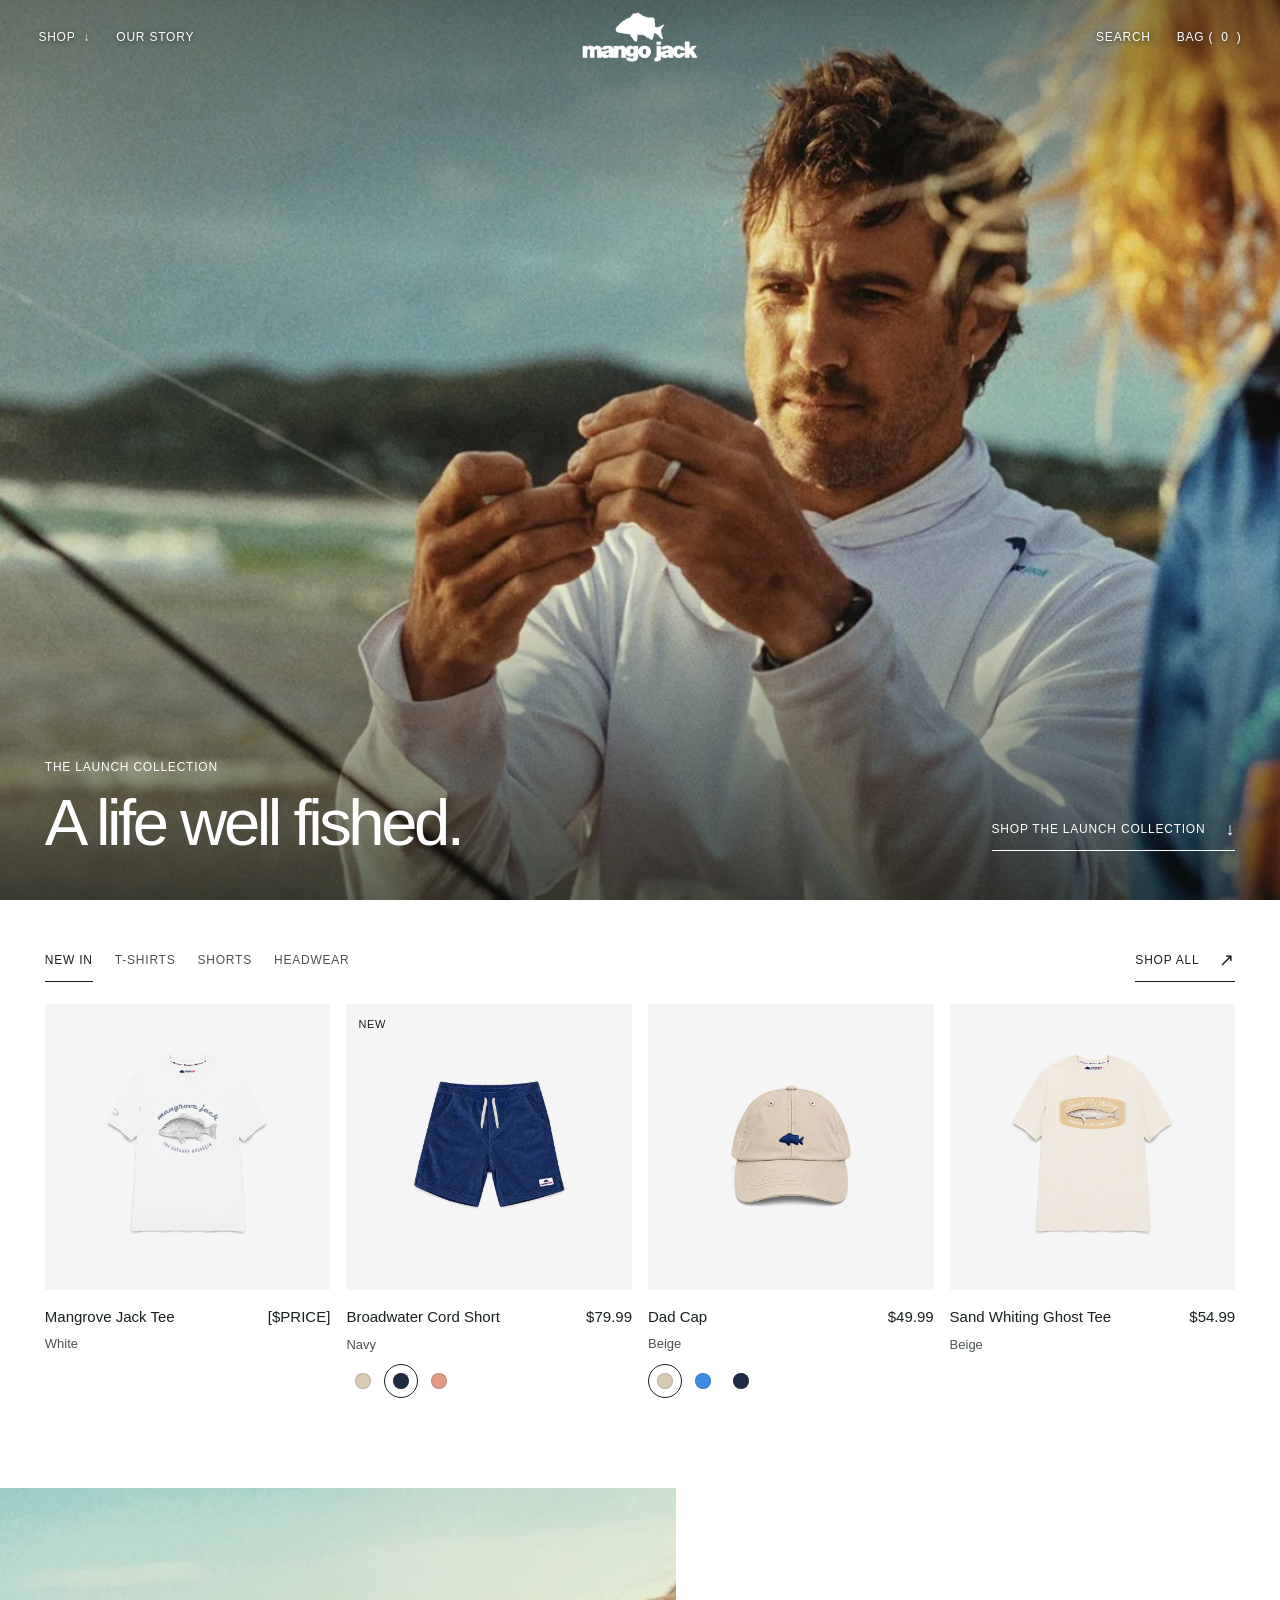
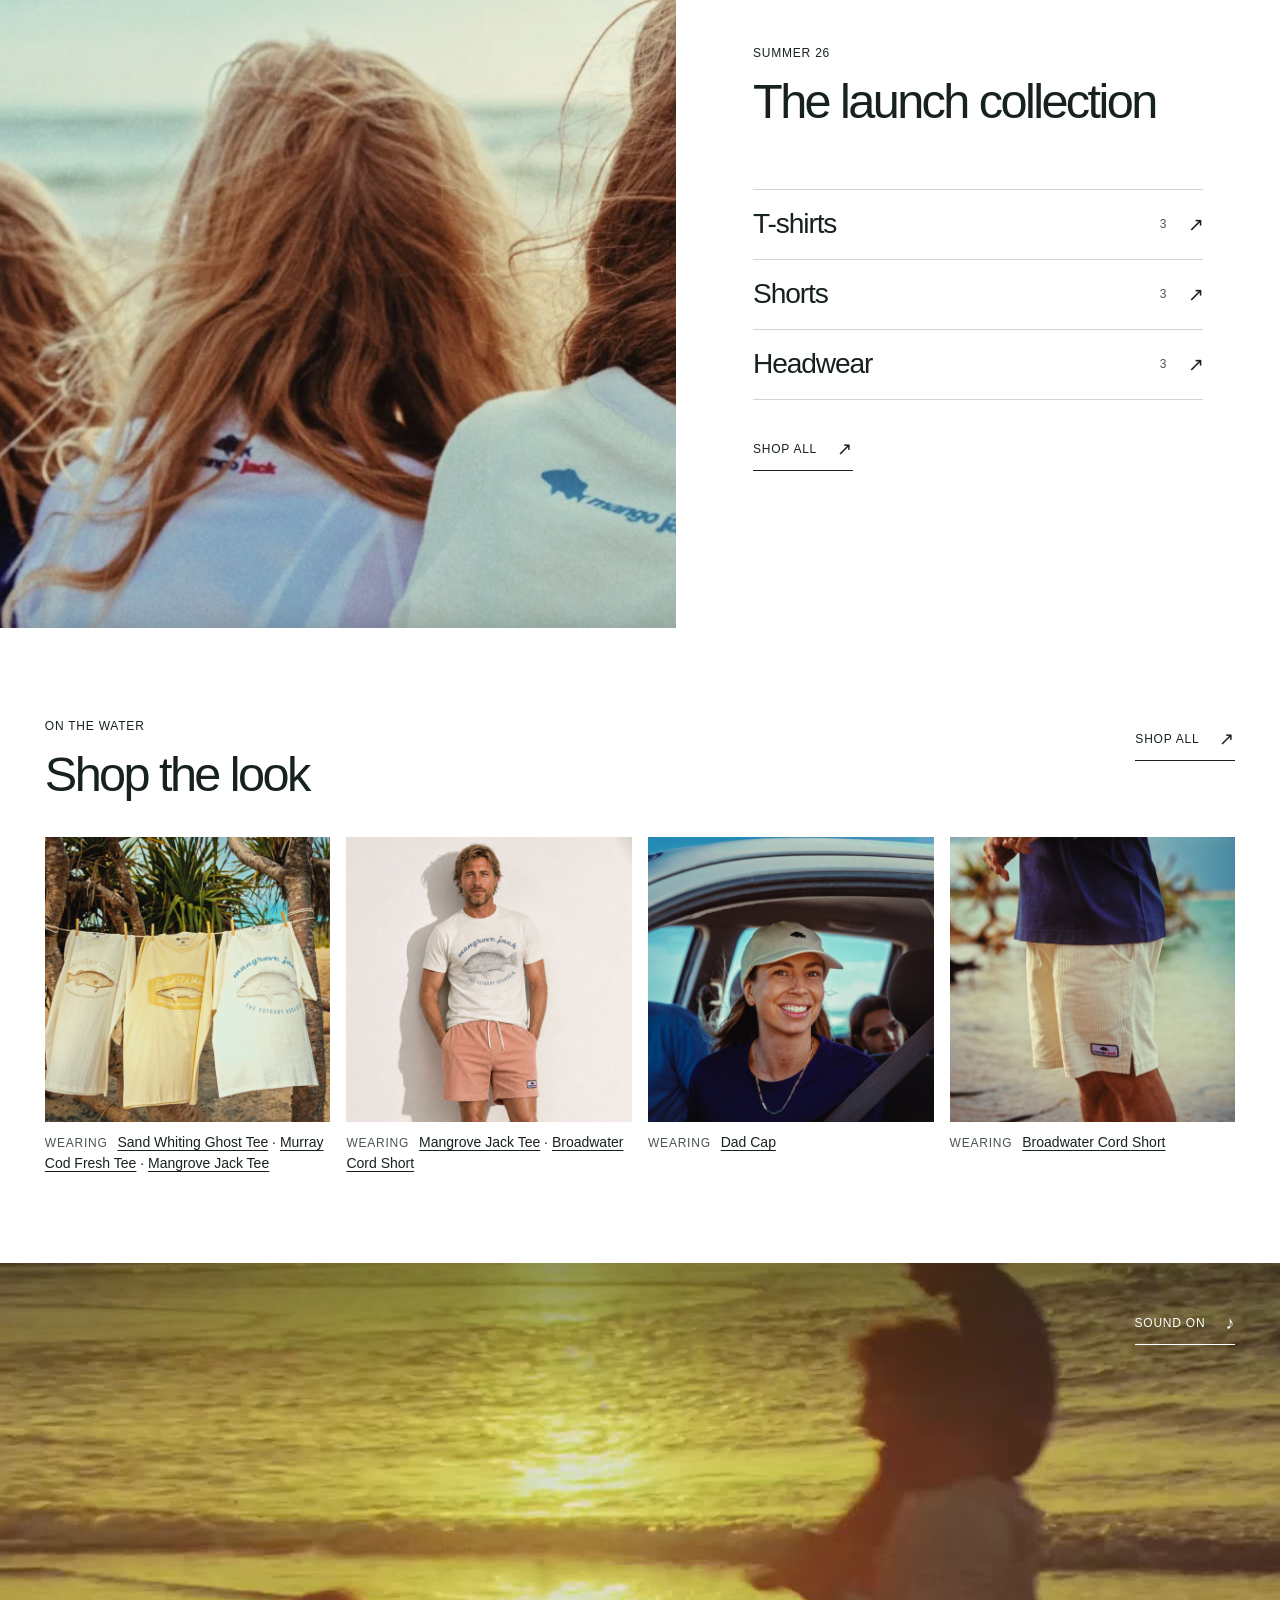
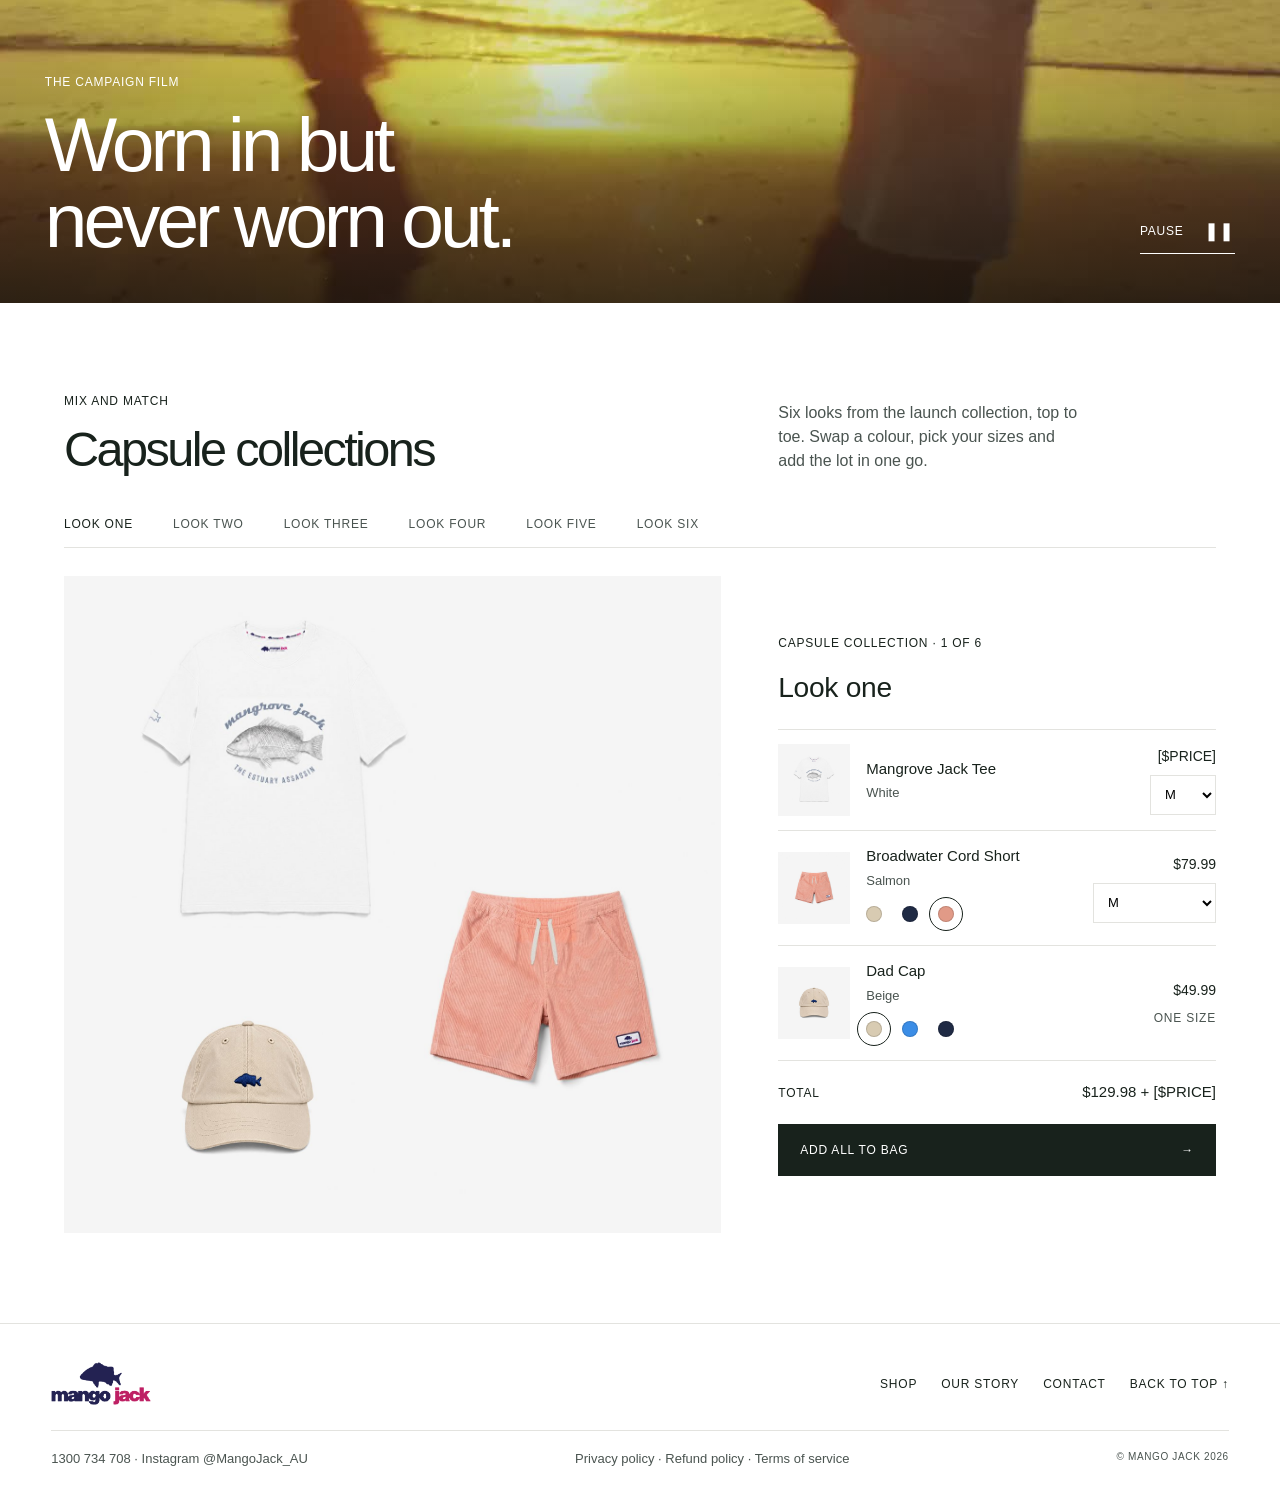
==== index.html @ dda95e0e "Homepage: Capsule collections, six looks (Look one to Look six) Co-Authored-By: Claude Opus 5.5 <nor" ====
<!doctype html>
<html lang="en">
<head>
<meta charset="utf-8">
<meta name="viewport" content="width=device-width, initial-scale=1">
<meta name="robots" content="noindex, nofollow">
<title>Mango Jack · The launch collection (Draft)</title>
<link rel="stylesheet" href="assets/site.css">
</head>
<body data-hero="1">
<a class="skip" href="#main">Skip to content</a>
<div id="site-header"></div>

<main id="main">
  <section class="media shade hero" aria-label="Summer 26 campaign">
    <img class="bg" src="assets/hero.jpg" alt="A father and child rigging their fishing line on the beach." fetchpriority="high">
    <div class="caption">
      <div><span class="label">The launch collection</span><h1>A life well fished.</h1></div>
      <a class="lightlink" href="#collection">Shop the launch collection <span aria-hidden="true">↓</span></a>
    </div>
  </section>

  <section class="wrap below-fold" aria-labelledby="new-title" style="position:relative">
    <div class="row-hd">
      <h2 class="sr" id="new-title">New in</h2>
      <div class="qtabs" role="group" aria-label="Filter new arrivals" id="qtabs">
        <button type="button" data-c="all" aria-pressed="true">New in</button>
        <button type="button" data-c="tees" aria-pressed="false">T-shirts</button>
        <button type="button" data-c="shorts" aria-pressed="false">Shorts</button>
        <button type="button" data-c="headwear" aria-pressed="false">Headwear</button>
      </div>
      <a class="textlink" href="shop.html" id="newAll">Shop all <span aria-hidden="true">↗</span></a>
    </div>
    <div class="pgrid" id="newIn"></div>
  </section>

  <section id="collection" class="collection" aria-labelledby="collection-title" style="position:relative">
    <div class="photo"><img src="assets/kids-beach.jpg" alt="Four kids on the beach in Mango Jack tees." loading="lazy"></div>
    <div class="side">
      <span class="label">Summer 26</span>
      <h2 class="h2" id="collection-title">The launch collection</h2>
      <nav class="index" aria-label="Shop the launch categories" id="homeIndex"></nav>
      <a class="textlink" href="shop.html">Shop all <span aria-hidden="true">↗</span></a>
    </div>
  </section>


  <section class="wrap" aria-labelledby="looks-title" style="position:relative;padding-top:clamp(50px,7vw,105px);padding-bottom:clamp(50px,7vw,105px)">
    <div class="row-hd">
      <div><span class="label">On the water</span><h2 class="h2" id="looks-title">Shop the look</h2></div>
      <a class="textlink" href="shop.html">Shop all <span aria-hidden="true">↗</span></a>
    </div>
    <div class="looks" id="homeLooks"></div>
  </section>

  <section class="media shade film" aria-labelledby="film-title">
    <video class="bg" id="film-player" src="assets/film/mango-jack-film.mp4" poster="assets/film/film-poster.jpg" autoplay muted loop playsinline preload="metadata" aria-label="Mango Jack campaign film"></video>
    <button class="lightlink sound" type="button" id="soundBtn" aria-pressed="false">Sound on <span aria-hidden="true">♪</span></button>
    <div class="caption">
      <div><span class="label">The campaign film</span><h2 id="film-title">Worn in but<br>never worn out.</h2></div>
      <button class="lightlink" type="button" id="pauseBtn">Pause <span aria-hidden="true">❚❚</span></button>
    </div>
  </section>

  <section class="outfits" aria-labelledby="outfit-title">
    <div class="outfit-head">
      <div>
        <span class="label">Mix and match</span>
        <h2 class="h2" id="outfit-title">Capsule collections</h2>
      </div>
      <p class="copy">Six looks from the launch collection, top to toe. Swap a colour, pick your sizes and add the lot in one go.</p>
    </div>
    <div class="outfit-tabs" id="outfitTabs" role="group" aria-label="Choose a look"></div>
    <div class="outfit">
      <div class="board" id="outfitBoard" aria-hidden="true"></div>
      <div class="buy" id="outfitBuy">
        <div><span class="label" id="outfitNo">Capsule collection</span><h3 class="h3" id="outfitName"></h3></div>
        <ul class="outfit-list" id="outfitList"></ul>
        <div class="outfit-total"><span class="opt-label">Total</span><span id="outfitTotal"></span></div>
        <button class="btn" type="button" id="outfitAdd">Add all to bag <span aria-hidden="true">→</span></button>
      </div>
    </div>
  </section>
</main>

<div id="site-footer"></div>
<script src="assets/site.js"></script>
<script>
{
  const { PRODUCTS, tile, indexList } = MJ;
  document.getElementById('homeIndex').innerHTML = indexList('');
  const pick = ['mangrove-jack-tee', 'broadwater-cord-short-navy', 'dad-cap-beige', 'sand-whiting-tee'];
  const showNew = (c) => {
    const list = c === 'all' ? pick.map((id) => PRODUCTS.find((p) => p.id === id)) : PRODUCTS.filter((p) => p.cat === c).slice(0, 4);
    document.getElementById('newIn').innerHTML = list.map(tile).join('');
    document.getElementById('newAll').href = c === 'all' ? 'shop.html' : 'shop.html#' + c;
    document.querySelectorAll('#qtabs button').forEach((b) => b.setAttribute('aria-pressed', b.dataset.c === c));
  };
  document.getElementById('qtabs').addEventListener('click', (e) => { const b = e.target.closest('[data-c]'); if (b) showNew(b.dataset.c); });
  showNew('all');
  // Capsule collections: six flatlay looks, each piece swappable by colour and size
  const OUTFITS = [
    { name: 'Look one', items: ['mangrove-jack-tee', 'broadwater-cord-short-salmon', 'dad-cap-beige'] },
    { name: 'Look two', items: ['sand-whiting-tee', 'broadwater-cord-short-navy', 'dad-cap-beige'] },
    { name: 'Look three', items: ['murray-cod-fresh-tee', 'broadwater-cord-short-salmon', 'dad-cap-sky-blue'] },
    { name: 'Look four', items: ['murray-cod-fresh-tee', 'broadwater-cord-short-salmon', 'dad-cap-navy'] },
    { name: 'Look five', items: ['mangrove-jack-tee', 'broadwater-cord-short-navy', 'dad-cap-beige'] },
    { name: 'Look six', items: ['mangrove-jack-tee', 'broadwater-cord-short-navy', 'dad-cap-sky-blue'] }
  ];
  const SIZE_LIST = { tees: ['XS', 'S', 'M', 'L', 'XL', '2XL', '3XL', '4XL', '5XL'], shorts: ['XS', 'S', 'M', 'L', 'XL', '2XL', '3XL', '4XL', '5XL'], headwear: ['One size'] };
  const byId = (id) => PRODUCTS.find((p) => p.id === id);
  let oi = 0, cur = [], sizes = [];
  const sizeOpts = (p) => {
    const st = (p.stock && p.stock[p.colours[0].name]) || {};
    return (p.sizes || SIZE_LIST[p.cat]).map((x) => ({ x, oos: st[x] === false }));
  };
  const pickSize = (p, prev) => {
    const o = sizeOpts(p).filter((z) => !z.oos).map((z) => z.x);
    return o.includes(prev) ? prev : (o.includes('M') ? 'M' : (o[0] || ''));
  };
  const drawOutfit = () => {
    const o = OUTFITS[oi];
    document.querySelectorAll('#outfitTabs button').forEach((b, i) => b.setAttribute('aria-pressed', i === oi));
    document.getElementById('outfitNo').textContent = `Capsule collection · ${oi + 1} of ${OUTFITS.length}`;
    document.getElementById('outfitName').textContent = o.name;
    const [tee, short, cap] = cur.map(byId);
    document.getElementById('outfitBoard').innerHTML =
      `<img class="b-tee" src="${tee.colours[0].front}" alt=""><img class="b-short" src="${short.colours[0].front}" alt=""><img class="b-cap" src="${cap.colours[0].front}" alt="">`;
    document.getElementById('outfitList').innerHTML = cur.map((id, i) => {
      const p = byId(id); const c = p.colours[0].name; const sib = MJ.siblings(p);
      const opts = sizeOpts(p); const allOut = opts.every((z) => z.oos);
      return `<li class="o-row">
        <a class="o-thumb pimg" href="product.html#${p.id}"><img src="${p.colours[0].front}" alt=""></a>
        <div class="o-info">
          <a class="o-name" href="product.html#${p.id}">${MJ.esc(p.name)}</a>
          <span class="o-col">${MJ.esc(c)}</span>
          ${sib.length > 1 ? `<div class="o-sw" role="group" aria-label="Colour">${sib.map((s) => `<button type="button" class="swatch" data-row="${i}" data-to="${s.id}" aria-pressed="${s.id === p.id}" aria-label="${s.colours[0].name}" style="--sw:${MJ.SWATCH[s.colours[0].name] || '#ccc'}"></button>`).join('')}</div>` : ''}
        </div>
        <div class="o-side">
          <span class="o-price">${MJ.priceText(p)}</span>
          ${allOut ? '<span class="o-oos">Sold out</span>' : opts.length > 1 ? `<select data-size-row="${i}" aria-label="Size for ${MJ.esc(p.name)}">${opts.map((z) => `<option${z.oos ? ' disabled' : ''}${z.x === sizes[i] ? ' selected' : ''}>${z.x}${z.oos ? ' (sold out)' : ''}</option>`).join('')}</select>` : '<span class="o-one">One size</span>'}
        </div>
      </li>`;
    }).join('');
    const ps = cur.map(byId); const priced = ps.filter((p) => typeof p.price === 'number');
    const tot = priced.reduce((t, p) => t + p.price, 0);
    document.getElementById('outfitTotal').textContent = priced.length === ps.length ? MJ.money(tot) + ' AUD' : MJ.money(tot) + ' + [$PRICE]';
    const btn = document.getElementById('outfitAdd'); btn.firstChild.textContent = 'Add all to bag ';
  };
  const loadOutfit = (i) => { oi = i; cur = OUTFITS[i].items.slice(); sizes = cur.map((id) => pickSize(byId(id), 'M')); drawOutfit(); };
  document.getElementById('outfitTabs').innerHTML = OUTFITS.map((o, i) => `<button type="button" data-o="${i}" aria-pressed="false">${o.name}</button>`).join('');
  document.getElementById('outfitTabs').addEventListener('click', (e) => { const b = e.target.closest('[data-o]'); if (b) loadOutfit(+b.dataset.o); });
  document.getElementById('outfitList').addEventListener('click', (e) => {
    const b = e.target.closest('[data-to]'); if (!b) return;
    const i = +b.dataset.row; cur[i] = b.dataset.to; sizes[i] = pickSize(byId(cur[i]), sizes[i]); drawOutfit();
  });
  document.getElementById('outfitList').addEventListener('change', (e) => {
    const sel = e.target.closest('[data-size-row]'); if (sel) sizes[+sel.dataset.sizeRow] = sel.value;
  });
  document.getElementById('outfitAdd').addEventListener('click', () => {
    let added = 0;
    cur.forEach((id, i) => { const p = byId(id); if (sizes[i]) { MJ.addToBag(id, p.colours[0].name, sizes[i]); added++; } });
    if (added < cur.length) document.getElementById('outfitAdd').firstChild.textContent = `Added ${added} of ${cur.length}, the rest are sold out `;
  });
  loadOutfit(0);

  // Shop the look
  const HOME_LOOKS = ['fish-tees-line', 'mangrove-salmon-cord', 'dad-cap-beige-car', 'beige-cord-detail-riverbank'];
  document.getElementById('homeLooks').innerHTML = HOME_LOOKS.map((k) => MJ.LOOKS.find((l) => l.img.endsWith('/' + k + '.jpg'))).filter(Boolean).map(MJ.lookTile).join('');

  // Film: muted loop by default, sound and pause on request
  const player = document.getElementById('film-player');
  const soundBtn = document.getElementById('soundBtn');
  const pauseBtn = document.getElementById('pauseBtn');
  if (matchMedia('(prefers-reduced-motion: reduce)').matches) { player.removeAttribute('autoplay'); player.pause(); pauseBtn.firstChild.textContent = 'Play '; }
  soundBtn.addEventListener('click', () => {
    player.muted = !player.muted;
    if (!player.muted) { player.currentTime = 0; player.play().catch(() => {}); pauseBtn.firstChild.textContent = 'Pause '; }
    soundBtn.firstChild.textContent = player.muted ? 'Sound on ' : 'Sound off ';
    soundBtn.setAttribute('aria-pressed', !player.muted);
  });
  pauseBtn.addEventListener('click', () => {
    if (player.paused) { player.play().catch(() => {}); pauseBtn.firstChild.textContent = 'Pause '; }
    else { player.pause(); pauseBtn.firstChild.textContent = 'Play '; }
  });
}
</script>
</body>
</html>
---- assets/site.css ----
/* Mango Jack draft · simple white look (Helvetica, arrow text links) + product layouts */
:root{--paper:#fff;--paper-2:#f5f5f5;--ink:#18221c;--ink-2:#4a5450;--line:#e3e3df;--line-2:#d5d5d0;--deep:#20322e;--focus:#d49d38;--note:#e2541b}
*{box-sizing:border-box;min-width:0}
html{scroll-behavior:smooth}
body{margin:0;background:var(--paper);color:var(--ink);font-family:"Helvetica Neue",Helvetica,Arial,sans-serif;font-size:16px;line-height:1.5;overflow-x:clip}
a{color:inherit;text-decoration:none}
a:focus-visible,button:focus-visible,input:focus-visible,select:focus-visible,textarea:focus-visible,label:focus-within{outline:3px solid var(--focus);outline-offset:4px}
button{font:inherit;color:inherit;cursor:pointer;background:none;border:0;padding:0}
img,video{display:block}
h1,h2,h3,p{margin:0}
h1,h2{font-weight:400;letter-spacing:-.053em;line-height:.99}
.wrap{max-width:1440px;margin:0 auto;padding:0 clamp(20px,3.5vw,62px)}
.sr{position:absolute;width:1px;height:1px;overflow:hidden;clip:rect(0 0 0 0)}
.skip{position:absolute;left:-999px;top:0;background:var(--ink);color:#fff;padding:8px 12px;z-index:100}
.skip:focus{left:8px}

/* Small caps text */
.label,.navlink,.lightlink,.textlink,.small,.opt-label,footer nav,footer small{font-size:12px;font-weight:500;letter-spacing:.065em;text-transform:uppercase}
.label{display:block;margin-bottom:15px}
.small{color:var(--ink-2)}
.lightlink,.textlink{display:inline-flex;align-items:center;justify-content:space-between;gap:20px;min-height:44px;border-bottom:1px solid currentColor;align-self:flex-start}
.lightlink{color:#fff}
.lightlink span,.textlink span{font-size:18px;line-height:1;transition:transform .2s}
.lightlink:hover span,.textlink:hover span{transform:translate(3px,-3px)}
.btn{display:inline-flex;align-items:center;justify-content:space-between;gap:24px;min-height:52px;padding:0 22px;background:var(--ink);color:#fff;font-size:12px;font-weight:500;letter-spacing:.065em;text-transform:uppercase}
.btn:hover{background:#2c3a32}

/* Full-bleed media */
.media{position:relative;isolation:isolate;overflow:hidden;background:var(--deep);color:#fff;display:flex}
.media > img.bg,.media > video.bg{position:absolute;inset:0;width:100%;height:100%;object-fit:cover;z-index:-1}
.media.shade:after{content:"";position:absolute;inset:0;pointer-events:none;background:linear-gradient(to bottom,rgba(3,12,9,.35),transparent 25%,transparent 63%,rgba(3,12,9,.61));z-index:0}
.media .ph-name{position:absolute;top:50%;left:50%;transform:translate(-50%,-50%);font-size:12px;letter-spacing:.08em;text-transform:uppercase;color:rgba(255,255,255,.6);border:1px dashed rgba(255,255,255,.35);padding:8px 14px;white-space:nowrap}
.caption{position:absolute;left:0;right:0;bottom:0;z-index:1;display:flex;align-items:end;justify-content:space-between;gap:24px;padding:clamp(24px,3.5vw,62px)}

/* Header (text only) */
header.site{position:fixed;top:0;left:0;right:0;z-index:40;color:#fff;transition:background .2s,color .2s,border-color .2s;border-bottom:1px solid transparent}
header.site.solid,header.site.menu-open,header.site.search-open{background:var(--paper);color:var(--ink);border-bottom-color:var(--line)}
.hdr{display:grid;grid-template-columns:1fr auto 1fr;align-items:center;gap:14px;padding:6px clamp(20px,3vw,56px)}
.hdr-l,.hdr-r{display:flex;gap:26px;align-items:center}
.hdr-r{justify-content:flex-end}
.navlink{display:inline-flex;align-items:center;gap:8px;min-height:44px;width:max-content}
header.site:not(.solid):not(.menu-open):not(.search-open) .navlink{text-shadow:0 1px 5px #263128}
.navlink:hover{text-decoration:underline;text-underline-offset:5px}
.logo{display:flex;align-items:center;justify-content:center}
.logo img{width:clamp(105px,9vw,150px);height:62px;object-fit:contain}
.logo .lc{display:none}
.solid .logo .lw,.menu-open .logo .lw,.search-open .logo .lw{display:none}
.solid .logo .lc,.menu-open .logo .lc,.search-open .logo .lc{display:block}
.only-sm{display:none}

/* Shop menu: an index list like the home page */
.mega{display:none;border-top:1px solid var(--line)}
.menu-open .mega{display:block}
.mega-inner{display:grid;grid-template-columns:minmax(0,1fr) minmax(0,1fr);gap:clamp(24px,5vw,80px);padding:28px clamp(20px,3vw,56px) 40px;max-width:1440px;margin:0 auto}
.mega .media{min-height:260px}

/* Index list (home collection + menu) */
.index{border-top:1px solid var(--line-2)}
.index a{display:flex;align-items:center;justify-content:space-between;gap:15px;padding:19px 0;border-bottom:1px solid var(--line-2);font-size:clamp(23px,2.2vw,40px);letter-spacing:-.04em;line-height:1.1}
.index a small{font-size:12px;letter-spacing:.065em;text-transform:uppercase;color:var(--ink-2);margin-left:auto;margin-right:6px}
.index a > span{font-size:.68em;transition:transform .2s}
.index a:hover > span{transform:translate(3px,-3px)}

/* Search */
.search{display:none;padding:10px clamp(20px,3vw,56px) 22px;border-top:1px solid var(--line)}
.search.open{display:block}
.search input{width:100%;border:0;border-bottom:1px solid var(--ink);padding:12px 0;font:inherit;font-size:22px;letter-spacing:-.02em;background:transparent;color:var(--ink)}
.search-results{display:flex;flex-direction:column;margin-top:6px}
.search-results a{padding:12px 0;border-bottom:1px solid var(--line);display:flex;justify-content:space-between;gap:12px}

/* Home: hero */
.hero{height:100vh;height:100svh;min-height:430px}
.hero h1{font-size:clamp(40px,5.1vw,88px)}
.hero .bg{object-position:51% 48%}

/* Home: collection split */
.collection{display:grid;grid-template-columns:1.12fr 1fr;min-height:min(72vw,740px)}
.collection .photo{position:relative;min-height:420px}
.collection .photo img{position:absolute;inset:0;width:100%;height:100%;object-fit:cover}
.collection .side{align-self:center;padding:clamp(42px,6vw,115px)}
.h2{font-size:clamp(34px,3.8vw,66px)}
.collection .h2{margin-bottom:clamp(35px,5vw,74px)}
.collection .textlink{margin-top:27px}

/* Product rows + tiles */
.row-hd{display:flex;justify-content:space-between;align-items:end;gap:20px;margin-bottom:clamp(24px,3vw,40px)}
.pgrid{display:grid;grid-template-columns:repeat(4,minmax(0,1fr));gap:40px 16px}
.ptile{display:flex;flex-direction:column;gap:6px}
.pimg{position:relative;background:var(--paper-2);display:flex;align-items:center;justify-content:center;overflow:hidden;aspect-ratio:1/1}
.pimg img{width:100%;height:100%;object-fit:contain;transition:transform .4s ease}
.pimg .alt{position:absolute;inset:0;opacity:0;transition:opacity .25s ease}
@media (hover:hover){.ptile:hover .pimg .alt{opacity:1}}
.pimg-label{font-size:11px;letter-spacing:.1em;text-transform:uppercase;color:#8d9188;border:1px dashed #b9bcb2;padding:6px 10px}
.ptag{position:absolute;top:12px;left:12px;font-size:11px;font-weight:500;letter-spacing:.065em;text-transform:uppercase}
.pmeta{display:flex;justify-content:space-between;gap:12px;margin-top:10px;font-size:15px}
.ptile:hover .pname{text-decoration:underline;text-underline-offset:4px}
.pprice{white-space:nowrap}
.pcols{font-size:13px;color:var(--ink-2)}

/* Film */
.film{aspect-ratio:16/8;min-height:340px}
.film h2{font-size:clamp(40px,6vw,100px)}
.film video{position:absolute;inset:0;width:100%;height:100%}
.file-choice{position:relative;cursor:pointer}
.file-choice input{position:absolute;inset:0;width:100%;height:100%;opacity:0;cursor:pointer}
.film.ready .caption,.film.ready:after,.film.ready .poster{display:none}
.film.ready video{object-fit:contain;background:#111}
.film-msg{position:absolute;right:20px;top:20px;z-index:2;padding:12px;background:var(--ink);color:#fff;font-size:14px}

/* Feature product (home) */
.feature{display:grid;grid-template-columns:1.5fr 1fr;align-items:center;gap:5%;max-width:1320px;padding:clamp(50px,7vw,105px) 5%;margin:auto}
.feature .h2{margin-bottom:20px}
.copy{max-width:34ch;line-height:1.5;color:var(--ink-2)}
.buy{display:flex;flex-direction:column;gap:20px}

/* Chips (size / colour) */
.chips{display:flex;flex-wrap:wrap;gap:6px}
.chip{min-width:48px;min-height:44px;padding:0 14px;border:1px solid var(--line);font-size:13px;background:transparent}
.chip:hover{border-color:var(--ink-2)}
.chip[aria-pressed="true"]{border-color:var(--ink);background:var(--ink);color:#fff}
.chip.oos{color:#9a9d94;text-decoration:line-through}
.chip.oos[aria-pressed="true"]{color:#fff}
.opt-label{display:flex;justify-content:space-between;margin-bottom:10px}
.opt-label a{text-transform:none;letter-spacing:0;text-decoration:underline;font-weight:400}

/* Footer */
footer{border-top:1px solid var(--line);padding:32px clamp(20px,4vw,62px)}
.f1{display:flex;align-items:center;justify-content:space-between;gap:20px;flex-wrap:wrap}
footer img{width:100px;height:56px;object-fit:contain}
footer nav{display:flex;gap:24px;align-items:center;flex-wrap:wrap}
footer nav a{display:inline-flex;align-items:center;min-height:44px}
footer nav a:hover{text-decoration:underline;text-underline-offset:5px}
.f2{display:flex;justify-content:space-between;gap:12px 24px;flex-wrap:wrap;margin-top:18px;padding-top:18px;border-top:1px solid var(--line);font-size:13px;color:var(--ink-2)}
.f2 a:hover{color:var(--ink);text-decoration:underline}
footer small{font-size:10px}

/* Bag + mobile menu */
.scrim{position:fixed;inset:0;background:rgba(24,34,28,.35);z-index:70;display:none}
.scrim.open{display:block}
.panel{position:fixed;top:0;height:100%;background:var(--paper);color:var(--ink);z-index:80;transition:transform .25s ease;display:flex;flex-direction:column}
.drawer{right:0;width:min(420px,100%);transform:translateX(100%)}
.mnav{left:0;width:min(360px,88%);transform:translateX(-100%);padding:12px 22px}
.panel.open{transform:none}
.drawer-hd{display:flex;justify-content:space-between;align-items:center;padding:10px 22px;border-bottom:1px solid var(--line)}
.drawer-bd{flex:1;overflow:auto;padding:22px;display:flex;flex-direction:column;gap:22px}
.line-item{display:grid;grid-template-columns:84px 1fr;gap:14px;padding-bottom:16px;border-bottom:1px solid var(--line)}
.line-item .pimg,.cl .pimg{aspect-ratio:1/1}
.cl{display:grid;grid-template-columns:repeat(3,minmax(0,1fr));gap:8px}
.qty{display:flex;align-items:center;gap:8px;margin-top:6px}
.qty button{width:32px;height:32px;border:1px solid var(--line)}
.drawer-ft{border-top:1px solid var(--line);padding:18px 22px;display:flex;flex-direction:column;gap:12px}
.row{display:flex;justify-content:space-between}
.btn-wide{width:100%}
.mnav .index a{font-size:26px}

/* Shop page */
body.pad-top main{padding-top:75px}
.cat-band{height:52vh;min-height:340px}
.cat-band h1{font-size:clamp(40px,5.1vw,88px)}
.tabs{display:flex;gap:26px;flex-wrap:wrap;border-bottom:1px solid var(--line);margin:clamp(28px,4vw,48px) 0 20px}
.tabs a{padding:12px 0;font-size:12px;font-weight:500;letter-spacing:.065em;text-transform:uppercase;color:var(--ink-2);border-bottom:1px solid transparent;margin-bottom:-1px}
.tabs a[aria-current="page"],.tabs a:hover{color:var(--ink);border-color:var(--ink)}
.shop-bar{display:flex;justify-content:space-between;align-items:center;gap:12px;margin-bottom:28px}
.shop-bar select{font:inherit;font-size:14px;border:1px solid var(--line);padding:8px 12px;min-height:44px;background:transparent;color:var(--ink)}

/* Product page */
.pdp-page{display:grid;grid-template-columns:minmax(0,1.3fr) minmax(0,1fr);gap:clamp(28px,5vw,80px);padding-top:28px;padding-bottom:clamp(60px,8vw,110px);align-items:start}
.gallery{display:grid;grid-template-columns:repeat(2,minmax(0,1fr));gap:8px}
.gallery .pimg:first-child{grid-column:1/-1}
.gallery .media{aspect-ratio:4/5}
.pinfo{position:sticky;top:96px;display:flex;flex-direction:column;gap:22px}
.crumbs a:hover{text-decoration:underline}
.pinfo h1{font-size:clamp(36px,3.8vw,60px)}
.acc details{border-top:1px solid var(--line);padding:16px 0}
.acc details:last-child{border-bottom:1px solid var(--line)}
.acc summary{cursor:pointer;list-style:none;display:flex;justify-content:space-between;font-size:12px;font-weight:500;letter-spacing:.065em;text-transform:uppercase}
.acc summary::-webkit-details-marker{display:none}
.acc summary::after{content:"+"}
.acc details[open] summary::after{content:"−"}
.acc p{margin:12px 0 0;color:var(--ink-2);font-size:15px}
.related{padding-bottom:clamp(60px,8vw,110px)}

/* Story + contact */
.prose{max-width:720px;margin:0 auto;padding:clamp(60px,8vw,110px) 22px;font-size:19px;line-height:1.6}
.prose .h2{margin-bottom:28px}
.prose p + p{margin-top:18px}
.contact{display:grid;grid-template-columns:minmax(0,1fr) minmax(0,1fr);gap:clamp(40px,6vw,100px);padding-top:clamp(40px,5vw,72px);padding-bottom:clamp(60px,8vw,110px)}
.field{display:flex;flex-direction:column;gap:6px;margin-bottom:18px}
.field label{font-size:12px;font-weight:500;letter-spacing:.065em;text-transform:uppercase}
.field input,.field textarea,.field select{font:inherit;font-size:16px;border:0;border-bottom:1px solid var(--line-2);padding:10px 0;background:transparent;color:var(--ink)}
.field textarea{min-height:120px;resize:vertical}
.cinfo{display:flex;flex-direction:column;gap:30px}
.cinfo p{color:var(--ink-2)}

@media (max-width:1000px){.pgrid{grid-template-columns:repeat(3,minmax(0,1fr))}}
@media (max-width:760px){
  .hdr{padding:4px 18px}
  .hide-sm{display:none}.only-sm{display:inline-flex}
  .logo img{width:98px;height:53px}
  .caption{flex-direction:column;align-items:start;gap:10px;padding:24px 20px}
  .collection{display:flex;flex-direction:column}
  .collection .photo{min-height:0;aspect-ratio:5/4}
  .collection .side{width:100%;padding:36px 22px 42px}
  .collection .h2{margin-bottom:25px}
  .index a{padding:16px 0}
  .pgrid{grid-template-columns:repeat(2,minmax(0,1fr));gap:30px 10px}
  .pmeta{flex-direction:column;gap:2px;font-size:14px}
  .film{aspect-ratio:4/5;min-height:0}
  .feature{grid-template-columns:1fr;gap:25px;padding:40px 22px}
  .mega-inner{grid-template-columns:1fr}.mega .media{display:none}
  .pdp-page{grid-template-columns:1fr}
  .pinfo{position:static}
  .contact{grid-template-columns:1fr}
  footer{padding:22px}
}
@media (max-width:370px){.navlink{font-size:10px}.logo img{width:80px}}
@media (prefers-reduced-motion:reduce){html{scroll-behavior:auto}*{transition:none!important}}

/* Home: products straight under the hero */
.below-fold{padding-top:clamp(28px,3vw,44px);padding-bottom:clamp(56px,7vw,100px)}
.below-fold .row-hd{margin-bottom:22px}
.qtabs{display:flex;gap:22px;flex-wrap:wrap}
.qtabs button{font-size:12px;font-weight:500;letter-spacing:.065em;text-transform:uppercase;color:var(--ink-2);min-height:44px;border-bottom:1px solid transparent}
.qtabs button[aria-pressed="true"],.qtabs button:hover{color:var(--ink);border-color:var(--ink)}

/* Model shots */
.look{margin:0;display:flex;flex-direction:column;gap:10px}
.look .pimg img{object-fit:cover}
.look figcaption{font-size:14px;line-height:1.45}
.look figcaption .small{margin-right:6px}
.look figcaption a{text-decoration:underline;text-underline-offset:3px}
.look figcaption a:hover{text-decoration-thickness:2px}
.looks{display:grid;grid-template-columns:repeat(4,minmax(0,1fr));gap:16px}
.pgrid .look .pimg{background:var(--paper-2)}
.sound{position:absolute;right:clamp(20px,3.5vw,62px);top:clamp(20px,3vw,40px);z-index:2}
@media (max-width:760px){.looks{grid-template-columns:repeat(2,minmax(0,1fr));gap:24px 10px}}

/* Colour dots on grouped listings */
.ptile{position:relative}
.ptile-link{display:flex;flex-direction:column;gap:6px}
.ptile:hover .pname{text-decoration:underline;text-underline-offset:4px}
@media (hover:hover){.ptile:hover .pimg .alt{opacity:1}}
.swatches{display:flex;gap:4px;margin-top:4px}
.swatch{flex:none;width:34px;height:34px;border-radius:50%;display:inline-flex;align-items:center;justify-content:center;border:1px solid transparent}
.swatch::before{content:"";flex:none;width:16px;height:16px;border-radius:50%;background:var(--sw);box-shadow:inset 0 0 0 1px rgba(0,0,0,.15)}
.swatch[aria-pressed="true"]{border-color:var(--ink)}
.swatch:hover{border-color:var(--line-2)}

/* Hover swap: product tile shows its model shot, look tile shows the product flatlay */
.pimg .alt-look{object-fit:cover}
.look .pimg .alt-flat{object-fit:contain;background:var(--paper-2)}
@media (hover:hover){.look:hover .pimg .alt{opacity:1}}

/* Caption links sit on the headline's baseline, bottom right */
.caption > .lightlink{align-self:flex-end;margin-bottom:.35em}
@media (max-width:760px){.caption > .lightlink{align-self:flex-start;margin-bottom:0}}

/* Home feature: every colour shown, click to choose */
.feat-colours{display:grid;grid-template-columns:repeat(3,minmax(0,1fr));gap:10px}
.feat-colour{display:flex;flex-direction:column;gap:8px;text-align:left;padding:0}
.feat-colour .pimg{outline:1px solid transparent;outline-offset:-1px;transition:outline-color .15s}
.feat-colour:hover .pimg{outline-color:var(--line-2)}
.feat-colour[aria-pressed="true"] .pimg{outline:2px solid var(--ink);outline-offset:-2px}
.feat-colour-name{font-size:12px;font-weight:500;letter-spacing:.065em;text-transform:uppercase;color:var(--ink-2)}
.feat-colour[aria-pressed="true"] .feat-colour-name{color:var(--ink)}

/* Shop the collection: flatlay combinations */
.outfits{max-width:1320px;margin:auto;padding:clamp(50px,7vw,105px) 5%}
.outfit-head{display:grid;grid-template-columns:1.5fr 1fr;gap:5%;align-items:end;margin-bottom:28px}
.outfit-head .copy{margin:0}
.outfit-tabs{display:flex;gap:0;border-bottom:1px solid var(--line);margin-bottom:28px;overflow-x:auto}
.outfit-tabs button{flex:none;padding:14px 18px 14px 0;margin-right:22px;font-size:12px;font-weight:500;letter-spacing:.065em;text-transform:uppercase;color:var(--ink-2);border-bottom:1px solid transparent;margin-bottom:-1px;white-space:nowrap;background:none}
.outfit-tabs button[aria-pressed="true"]{color:var(--ink);border-bottom-color:var(--ink)}
.outfit-tabs .o-n{margin-right:8px;opacity:.55}
.outfit{display:grid;grid-template-columns:1.5fr 1fr;gap:5%;align-items:center}
.board{position:relative;aspect-ratio:1/1;background:#f5f5f5;overflow:hidden}
.board img{position:absolute;mix-blend-mode:darken;transition:opacity .25s}
.board .b-tee{width:72%;left:-4%;top:-6%}
.board .b-short{width:66%;right:-6%;top:30%}
.board .b-cap{width:48%;left:4%;top:54%}
.h3{font-size:clamp(22px,2.2vw,30px);font-weight:400;letter-spacing:-.01em;margin-top:6px}
.outfit-list{list-style:none;margin:0;padding:0;border-top:1px solid var(--line)}
.o-row{display:grid;grid-template-columns:72px 1fr auto;gap:16px;align-items:center;padding:14px 0;border-bottom:1px solid var(--line)}
.o-thumb{display:block;width:72px}
.o-info{display:flex;flex-direction:column;gap:3px;min-width:0}
.o-name{font-size:15px;text-decoration:none}
.o-name:hover{text-decoration:underline}
.o-col{font-size:13px;color:var(--ink-2)}
.o-sw{display:flex;gap:2px;margin:4px 0 0 -9px}
.o-side{display:flex;flex-direction:column;align-items:flex-end;gap:8px;font-size:14px}
.o-side select{font:inherit;font-size:13px;padding:8px 10px;border:1px solid var(--line);background:#fff;min-height:40px}
.o-oos,.o-one{font-size:12px;letter-spacing:.065em;text-transform:uppercase;color:var(--ink-2)}
.outfit-total{display:flex;justify-content:space-between;align-items:baseline;font-size:15px}
.outfit-total .opt-label{margin:0}
@media (max-width:860px){
  .outfit-head,.outfit{grid-template-columns:1fr}
  .outfits{padding:40px 22px}
}
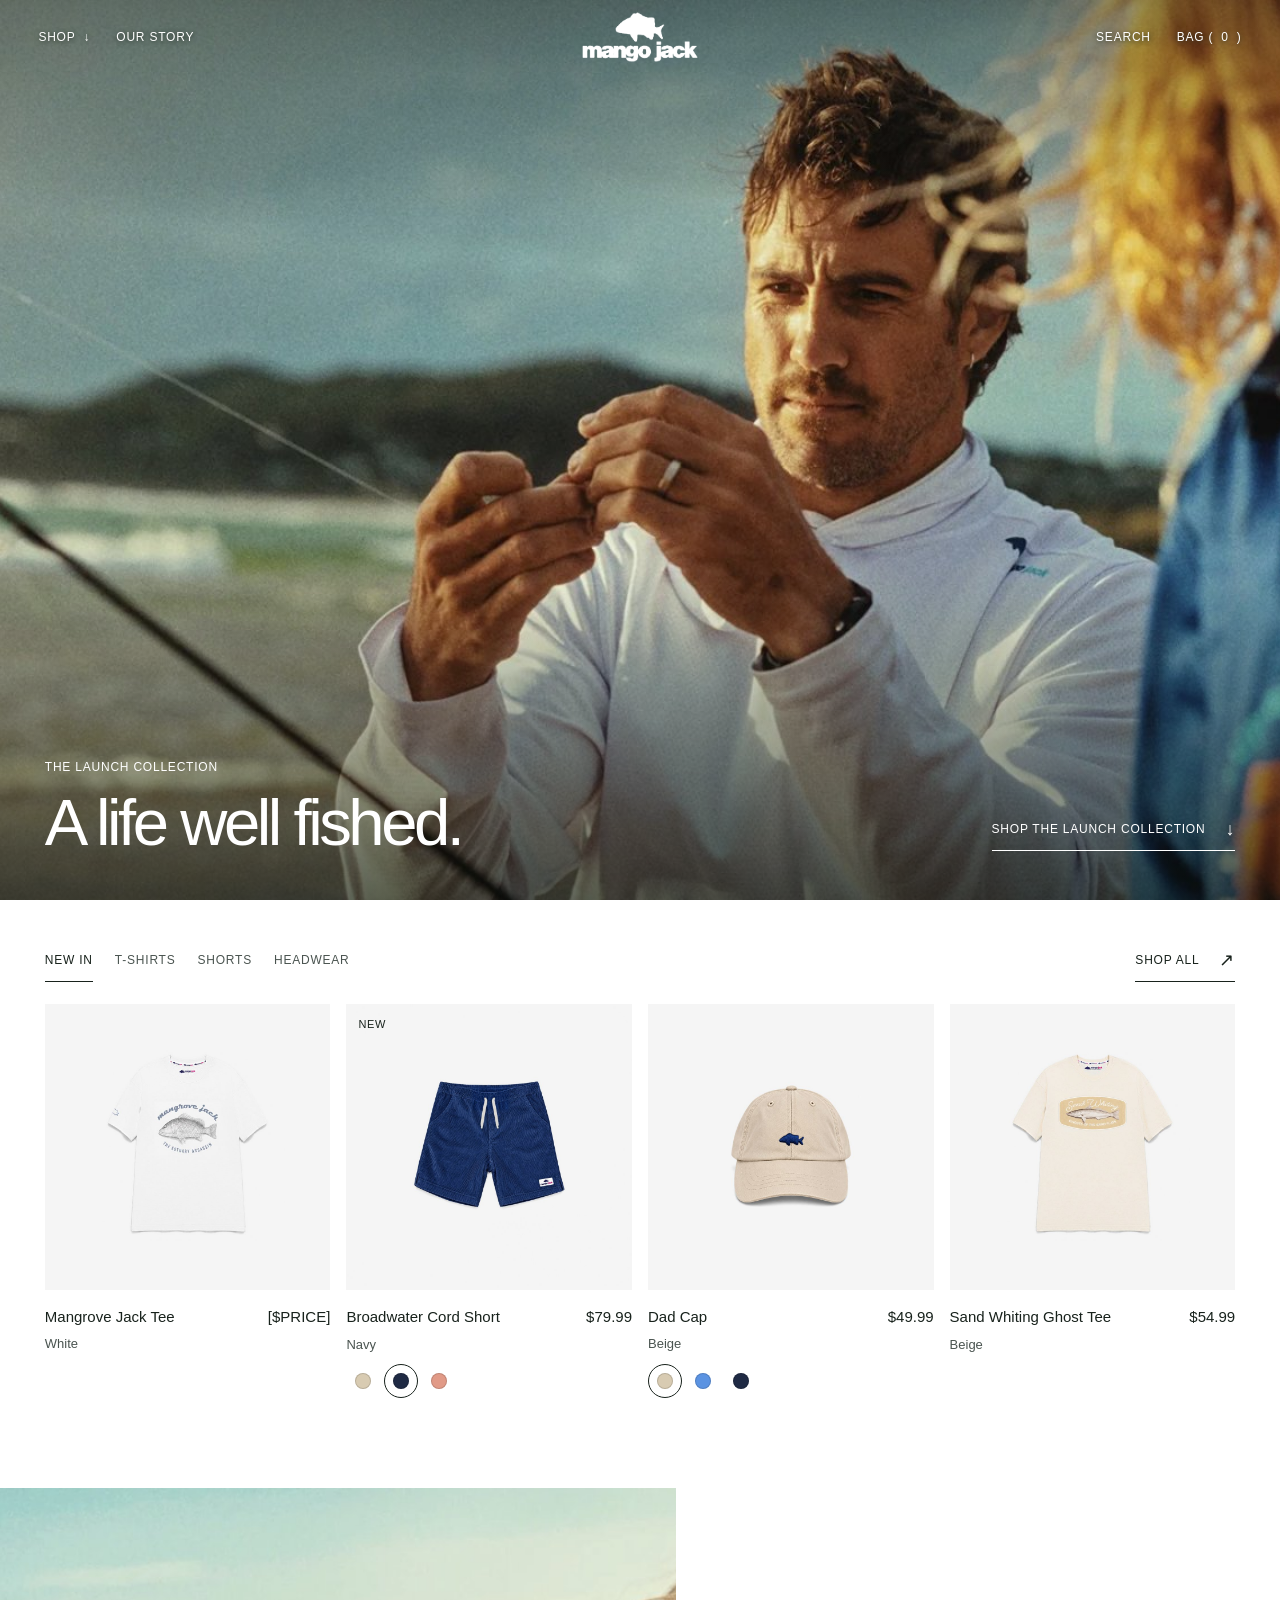
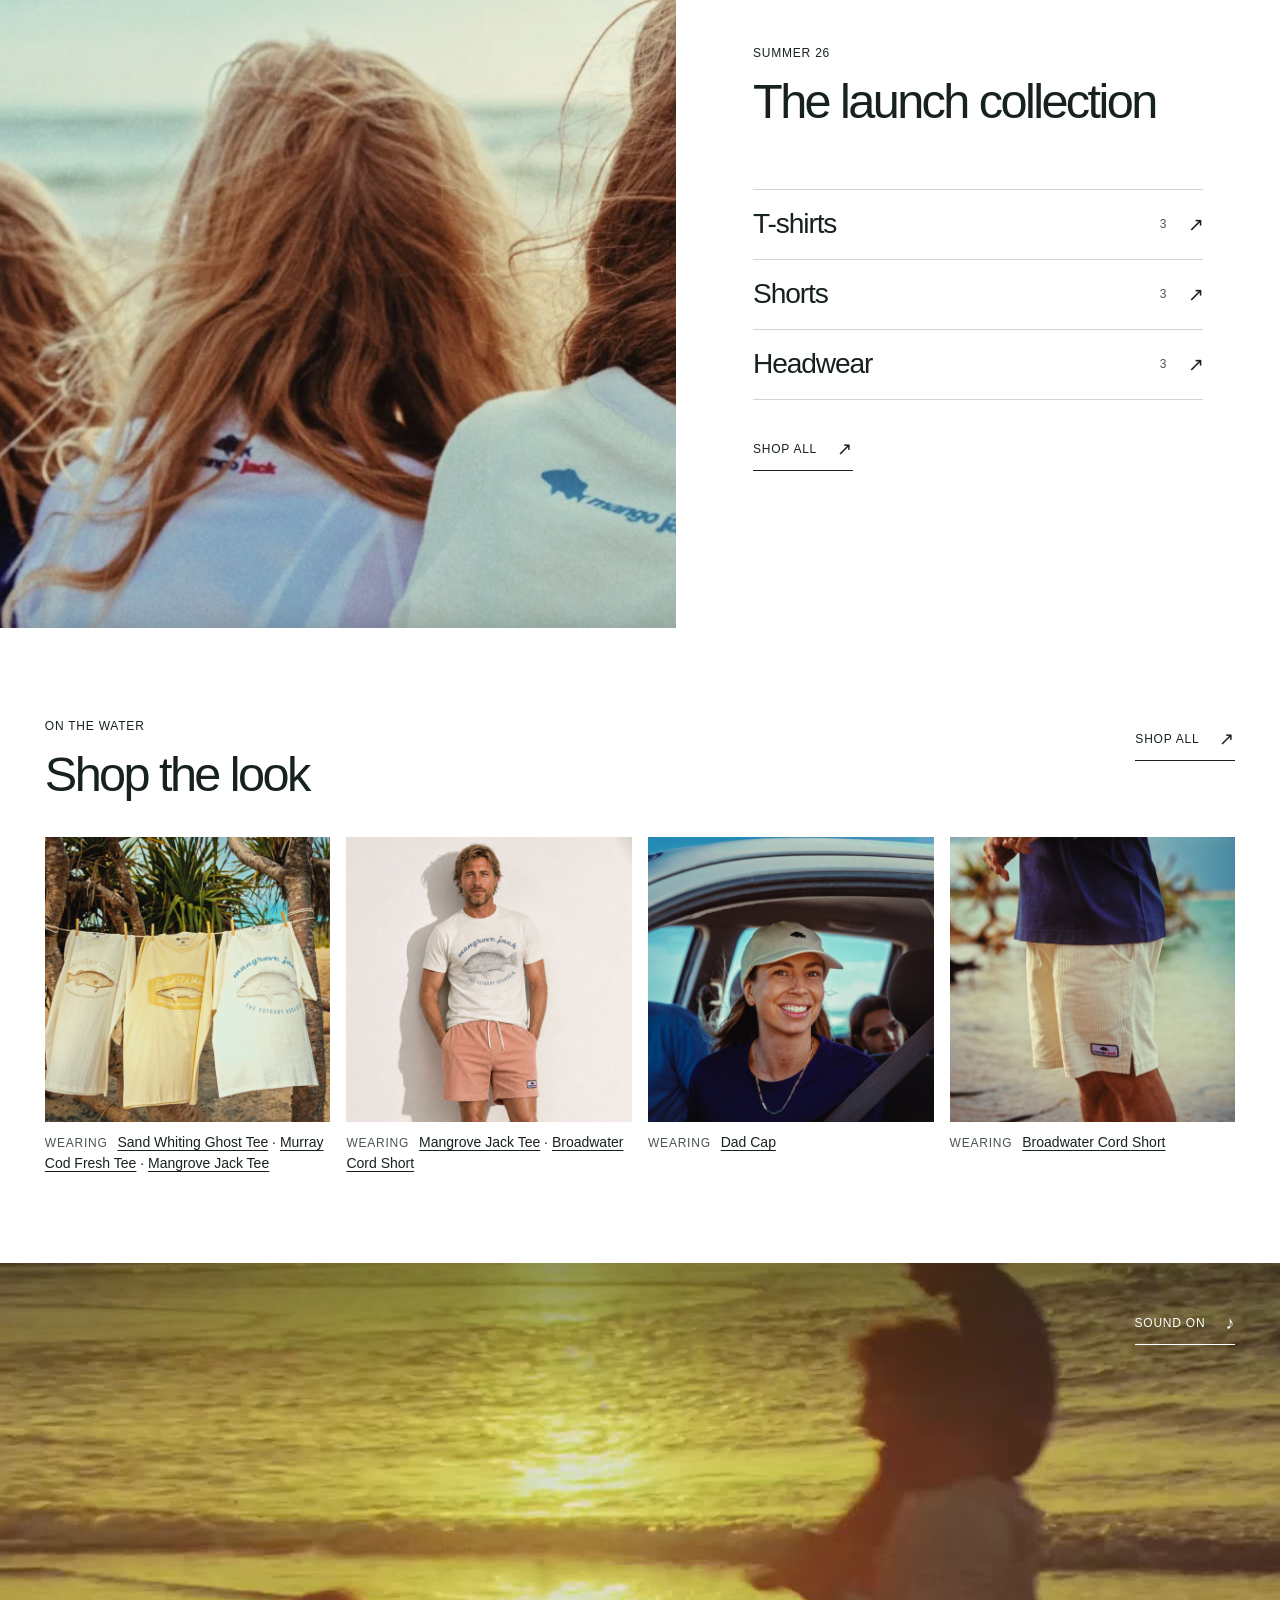
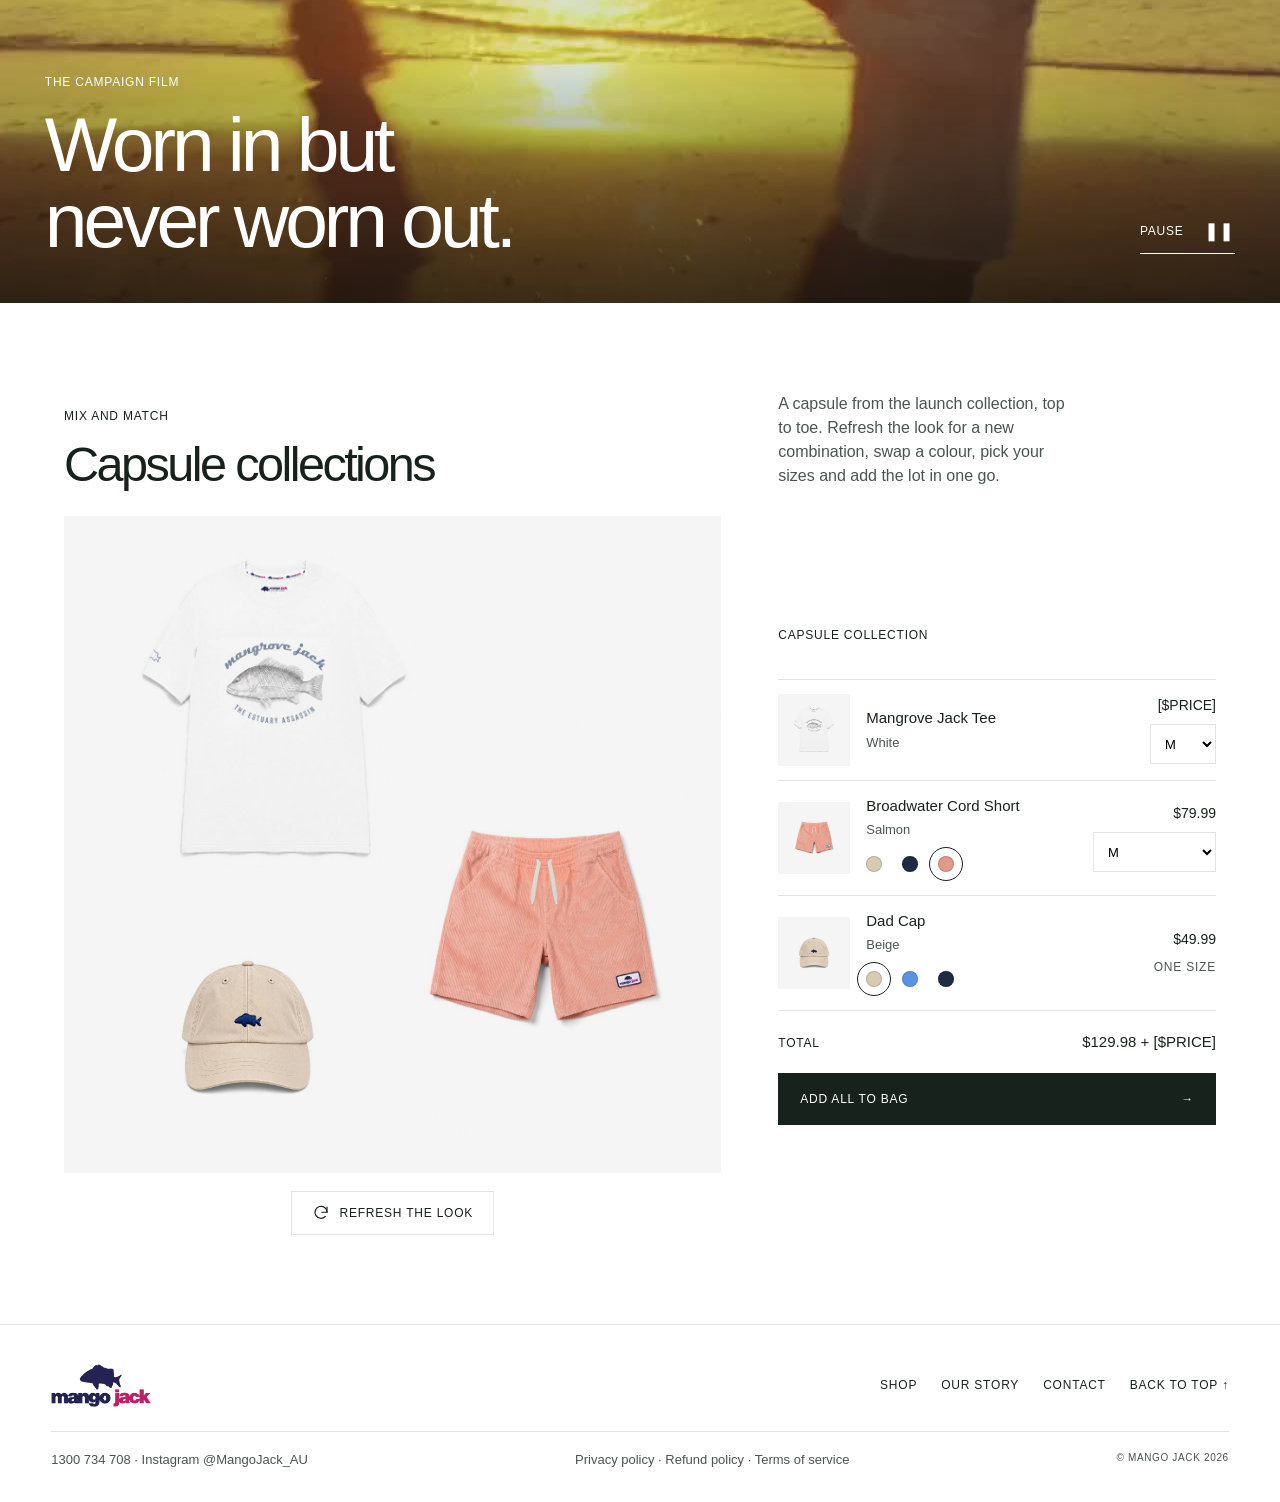
==== commit ffc976fc: "Capsule collections: replace look tabs with a Refresh the look button Co-Authored-By: Claude Opus 5." ====
--- a/index.html
+++ b/index.html
@@ -68,13 +68,15 @@
         <span class="label">Mix and match</span>
         <h2 class="h2" id="outfit-title">Capsule collections</h2>
       </div>
-      <p class="copy">Six looks from the launch collection, top to toe. Swap a colour, pick your sizes and add the lot in one go.</p>
+      <p class="copy">A capsule from the launch collection, top to toe. Refresh the look for a new combination, swap a colour, pick your sizes and add the lot in one go.</p>
     </div>
-    <div class="outfit-tabs" id="outfitTabs" role="group" aria-label="Choose a look"></div>
     <div class="outfit">
-      <div class="board" id="outfitBoard" aria-hidden="true"></div>
+      <div class="board-wrap">
+        <div class="board" id="outfitBoard" aria-hidden="true"></div>
+        <button class="refresh" type="button" id="outfitRefresh"><svg viewBox="0 0 24 24" fill="none" stroke="currentColor" stroke-width="1.6" stroke-linecap="round" stroke-linejoin="round" aria-hidden="true"><path d="M20 11a8 8 0 1 0-2.3 5.7"/><path d="M20 4v7h-7"/></svg>Refresh the look</button>
+      </div>
       <div class="buy" id="outfitBuy">
-        <div><span class="label" id="outfitNo">Capsule collection</span><h3 class="h3" id="outfitName"></h3></div>
+        <div><span class="label">Capsule collection</span></div>
         <ul class="outfit-list" id="outfitList"></ul>
         <div class="outfit-total"><span class="opt-label">Total</span><span id="outfitTotal"></span></div>
         <button class="btn" type="button" id="outfitAdd">Add all to bag <span aria-hidden="true">→</span></button>
@@ -119,10 +121,6 @@
     return o.includes(prev) ? prev : (o.includes('M') ? 'M' : (o[0] || ''));
   };
   const drawOutfit = () => {
-    const o = OUTFITS[oi];
-    document.querySelectorAll('#outfitTabs button').forEach((b, i) => b.setAttribute('aria-pressed', i === oi));
-    document.getElementById('outfitNo').textContent = `Capsule collection · ${oi + 1} of ${OUTFITS.length}`;
-    document.getElementById('outfitName').textContent = o.name;
     const [tee, short, cap] = cur.map(byId);
     document.getElementById('outfitBoard').innerHTML =
       `<img class="b-tee" src="${tee.colours[0].front}" alt=""><img class="b-short" src="${short.colours[0].front}" alt=""><img class="b-cap" src="${cap.colours[0].front}" alt="">`;
@@ -148,8 +146,12 @@
     const btn = document.getElementById('outfitAdd'); btn.firstChild.textContent = 'Add all to bag ';
   };
   const loadOutfit = (i) => { oi = i; cur = OUTFITS[i].items.slice(); sizes = cur.map((id) => pickSize(byId(id), 'M')); drawOutfit(); };
-  document.getElementById('outfitTabs').innerHTML = OUTFITS.map((o, i) => `<button type="button" data-o="${i}" aria-pressed="false">${o.name}</button>`).join('');
-  document.getElementById('outfitTabs').addEventListener('click', (e) => { const b = e.target.closest('[data-o]'); if (b) loadOutfit(+b.dataset.o); });
+  const refreshBtn = document.getElementById('outfitRefresh'), board = document.getElementById('outfitBoard');
+  refreshBtn.addEventListener('click', () => {
+    refreshBtn.classList.remove('spin'); void refreshBtn.offsetWidth; refreshBtn.classList.add('spin');
+    board.classList.add('fade');
+    setTimeout(() => { loadOutfit((oi + 1) % OUTFITS.length); board.classList.remove('fade'); }, 220);
+  });
   document.getElementById('outfitList').addEventListener('click', (e) => {
     const b = e.target.closest('[data-to]'); if (!b) return;
     const i = +b.dataset.row; cur[i] = b.dataset.to; sizes[i] = pickSize(byId(cur[i]), sizes[i]); drawOutfit();
--- a/assets/site.css
+++ b/assets/site.css
@@ -296,3 +296,14 @@
   .outfit-head,.outfit{grid-template-columns:1fr}
   .outfits{padding:40px 22px}
 }
+
+.board-wrap{display:flex;flex-direction:column;align-items:center;gap:18px}
+.board-wrap .board{width:100%}
+.board{transition:opacity .22s}
+.board.fade{opacity:0}
+.refresh{display:inline-flex;align-items:center;gap:10px;min-height:44px;padding:0 20px;border:1px solid var(--line);background:#fff;font-size:12px;font-weight:500;letter-spacing:.065em;text-transform:uppercase;color:var(--ink);cursor:pointer}
+.refresh:hover{border-color:var(--ink)}
+.refresh svg{width:18px;height:18px;flex:none}
+.refresh.spin svg{animation:mjspin .6s ease}
+@keyframes mjspin{to{transform:rotate(360deg)}}
+@media (prefers-reduced-motion:reduce){.board{transition:none}.refresh.spin svg{animation:none}}
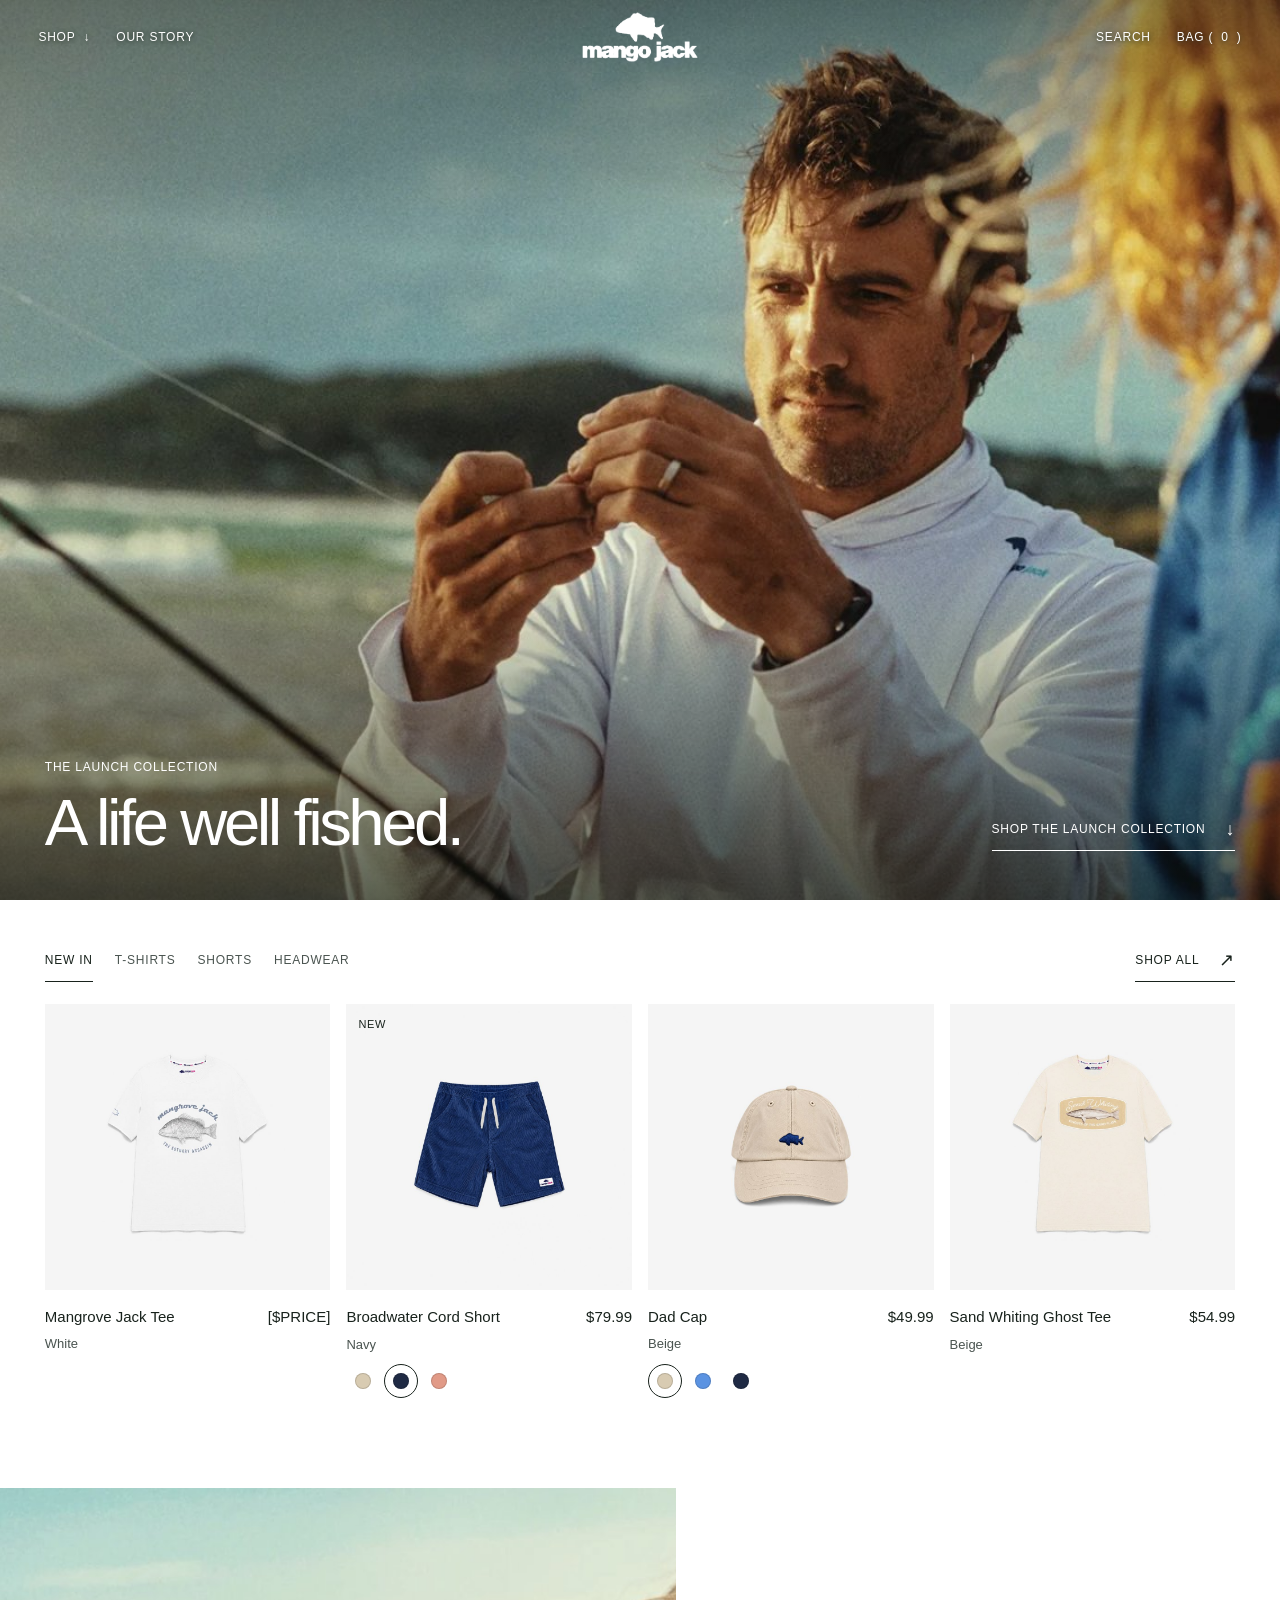
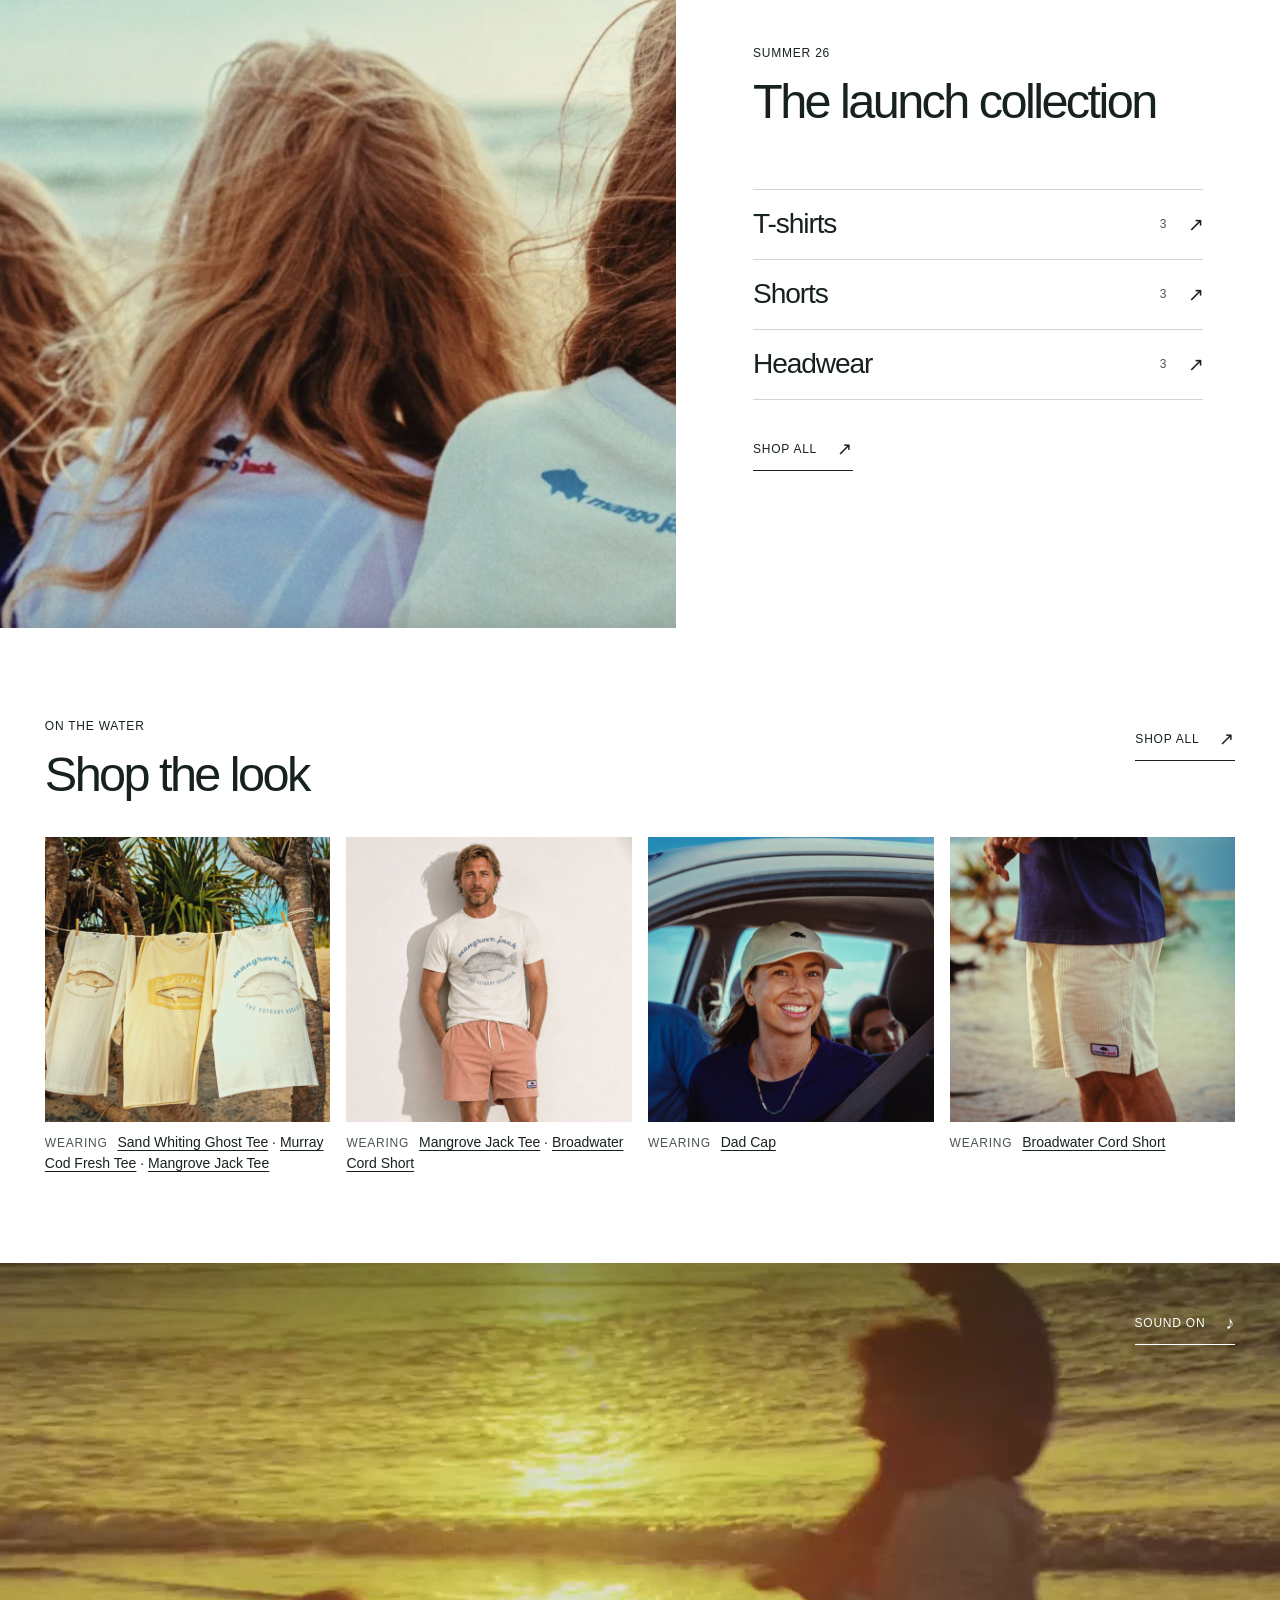
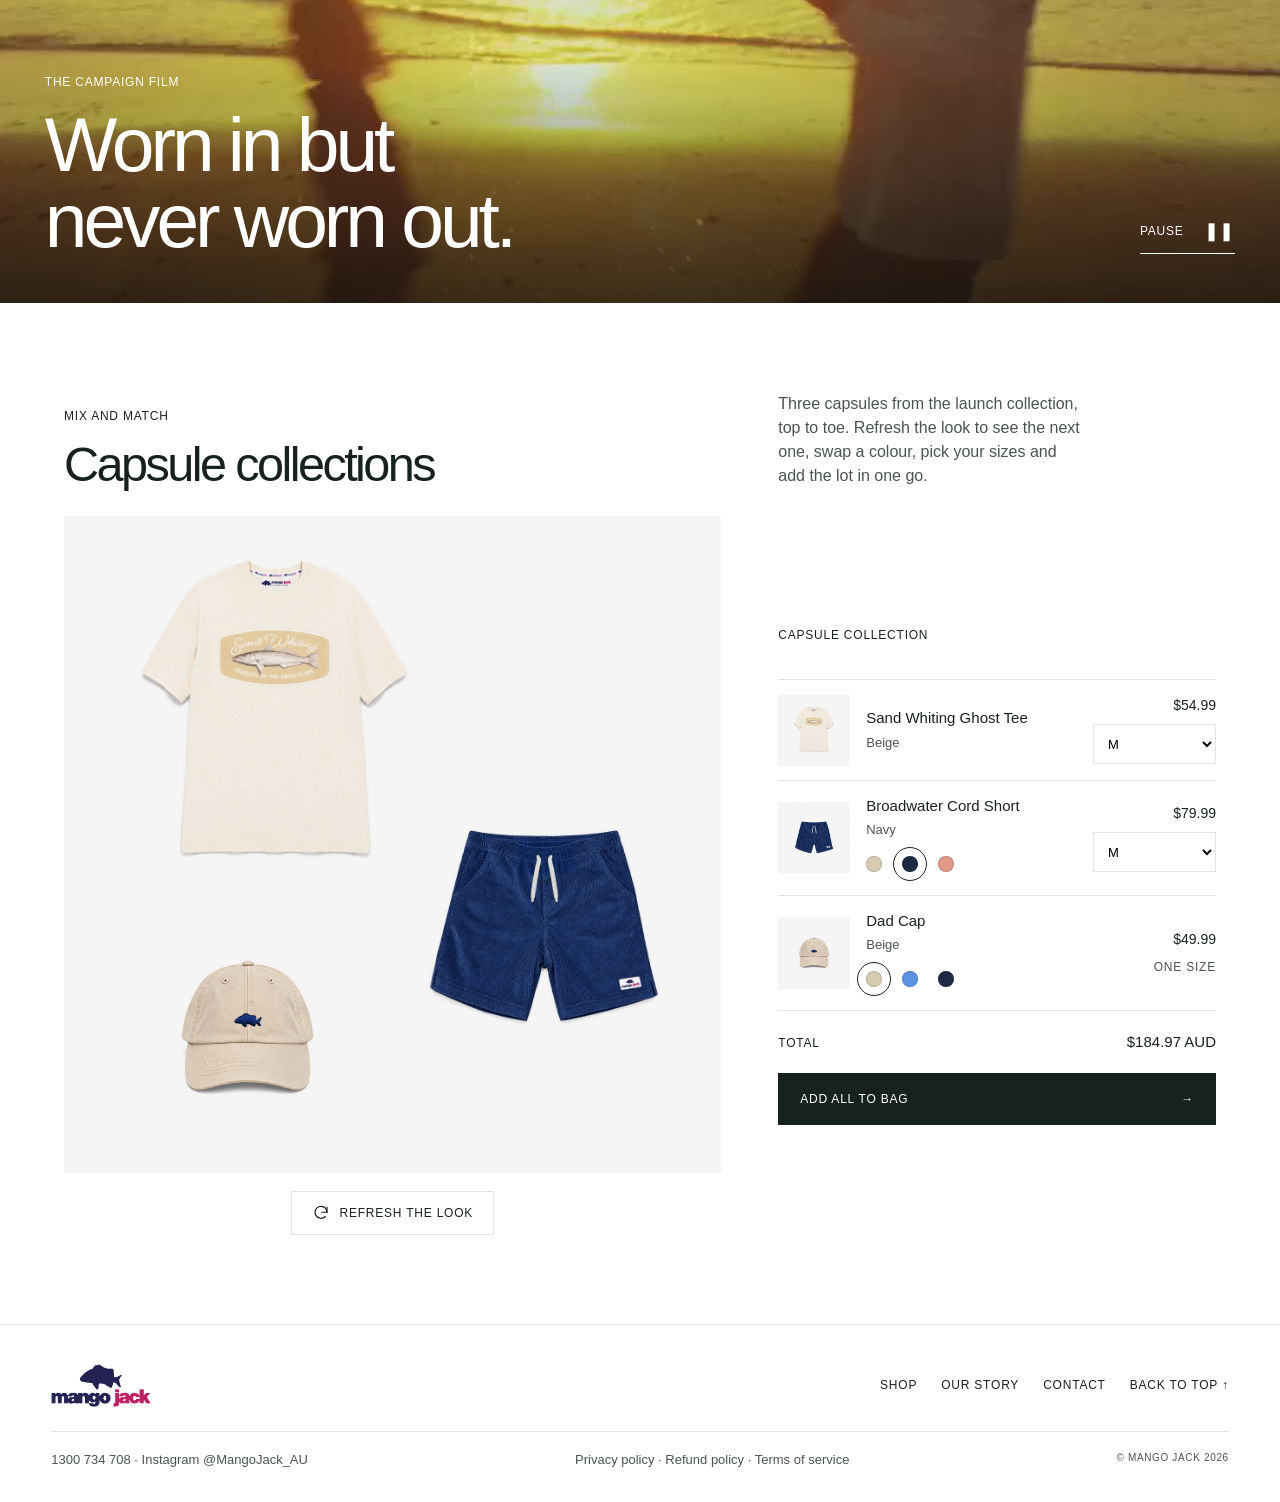
==== commit 6971938d: "Capsule collections: three looks matching the paid carousels Co-Authored-By: Claude Opus 5.5 <norepl" ====
--- a/index.html
+++ b/index.html
@@ -68,7 +68,7 @@
         <span class="label">Mix and match</span>
         <h2 class="h2" id="outfit-title">Capsule collections</h2>
       </div>
-      <p class="copy">A capsule from the launch collection, top to toe. Refresh the look for a new combination, swap a colour, pick your sizes and add the lot in one go.</p>
+      <p class="copy">Three capsules from the launch collection, top to toe. Refresh the look to see the next one, swap a colour, pick your sizes and add the lot in one go.</p>
     </div>
     <div class="outfit">
       <div class="board-wrap">
@@ -102,12 +102,9 @@
   showNew('all');
   // Capsule collections: six flatlay looks, each piece swappable by colour and size
   const OUTFITS = [
-    { name: 'Look one', items: ['mangrove-jack-tee', 'broadwater-cord-short-salmon', 'dad-cap-beige'] },
-    { name: 'Look two', items: ['sand-whiting-tee', 'broadwater-cord-short-navy', 'dad-cap-beige'] },
-    { name: 'Look three', items: ['murray-cod-fresh-tee', 'broadwater-cord-short-salmon', 'dad-cap-sky-blue'] },
-    { name: 'Look four', items: ['murray-cod-fresh-tee', 'broadwater-cord-short-salmon', 'dad-cap-navy'] },
-    { name: 'Look five', items: ['mangrove-jack-tee', 'broadwater-cord-short-navy', 'dad-cap-beige'] },
-    { name: 'Look six', items: ['mangrove-jack-tee', 'broadwater-cord-short-navy', 'dad-cap-sky-blue'] }
+    { name: 'Look one', items: ['sand-whiting-tee', 'broadwater-cord-short-navy', 'dad-cap-beige'] },
+    { name: 'Look two', items: ['mangrove-jack-tee', 'broadwater-cord-short-salmon', 'dad-cap-navy'] },
+    { name: 'Look three', items: ['murray-cod-fresh-tee', 'broadwater-cord-short-navy', 'dad-cap-sky-blue'] }
   ];
   const SIZE_LIST = { tees: ['XS', 'S', 'M', 'L', 'XL', '2XL', '3XL', '4XL', '5XL'], shorts: ['XS', 'S', 'M', 'L', 'XL', '2XL', '3XL', '4XL', '5XL'], headwear: ['One size'] };
   const byId = (id) => PRODUCTS.find((p) => p.id === id);
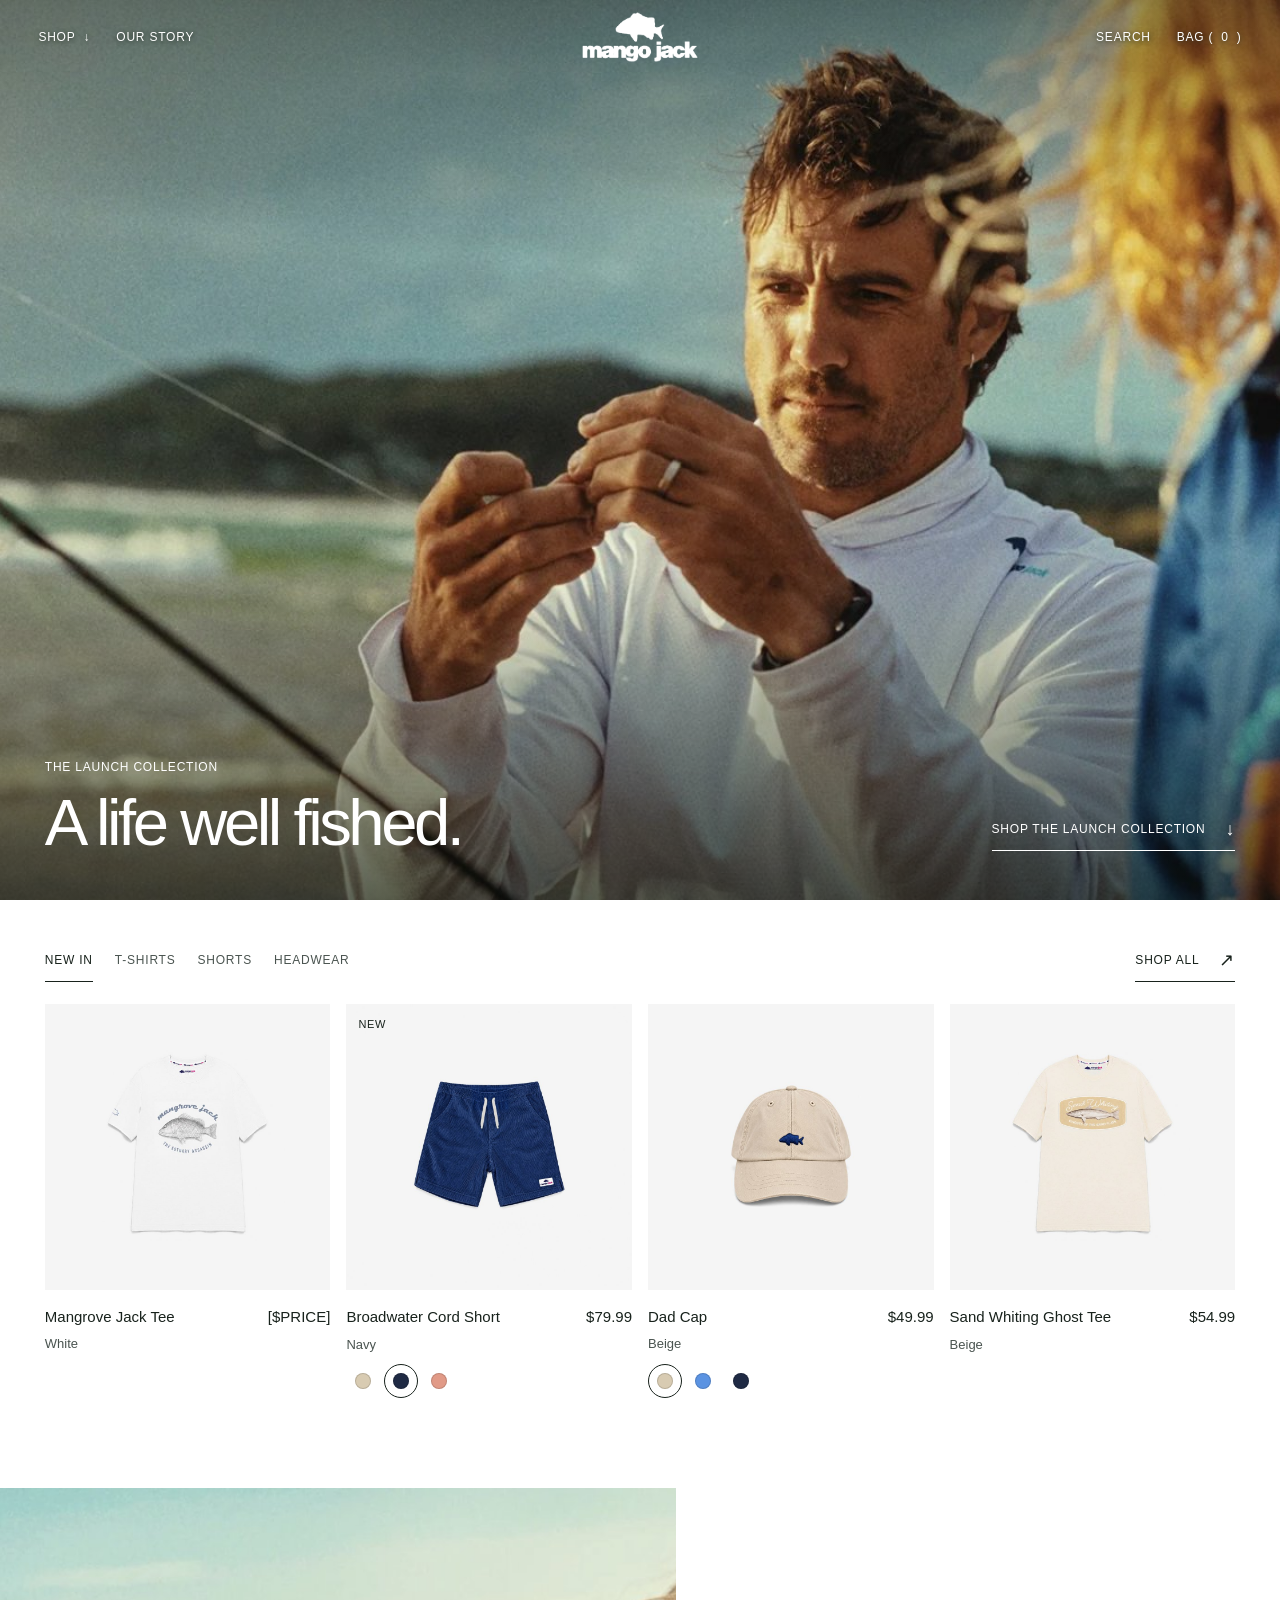
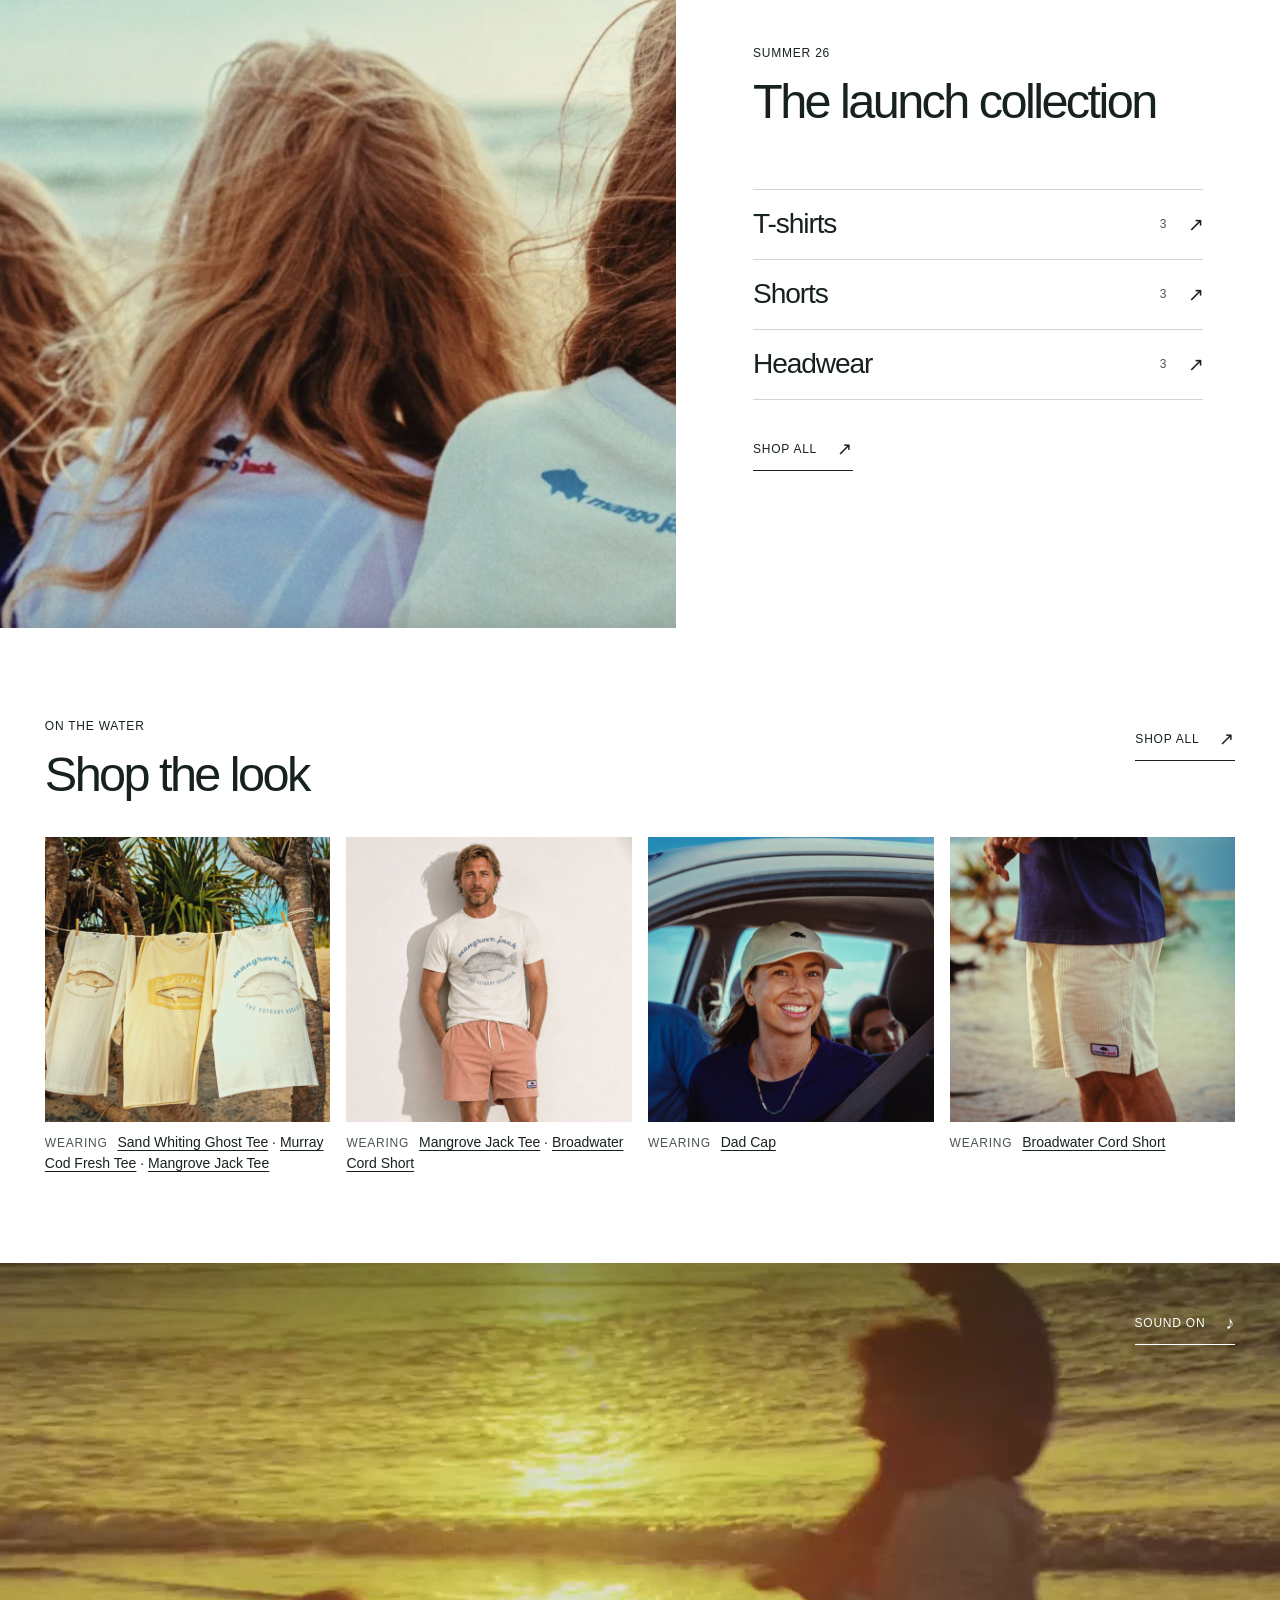
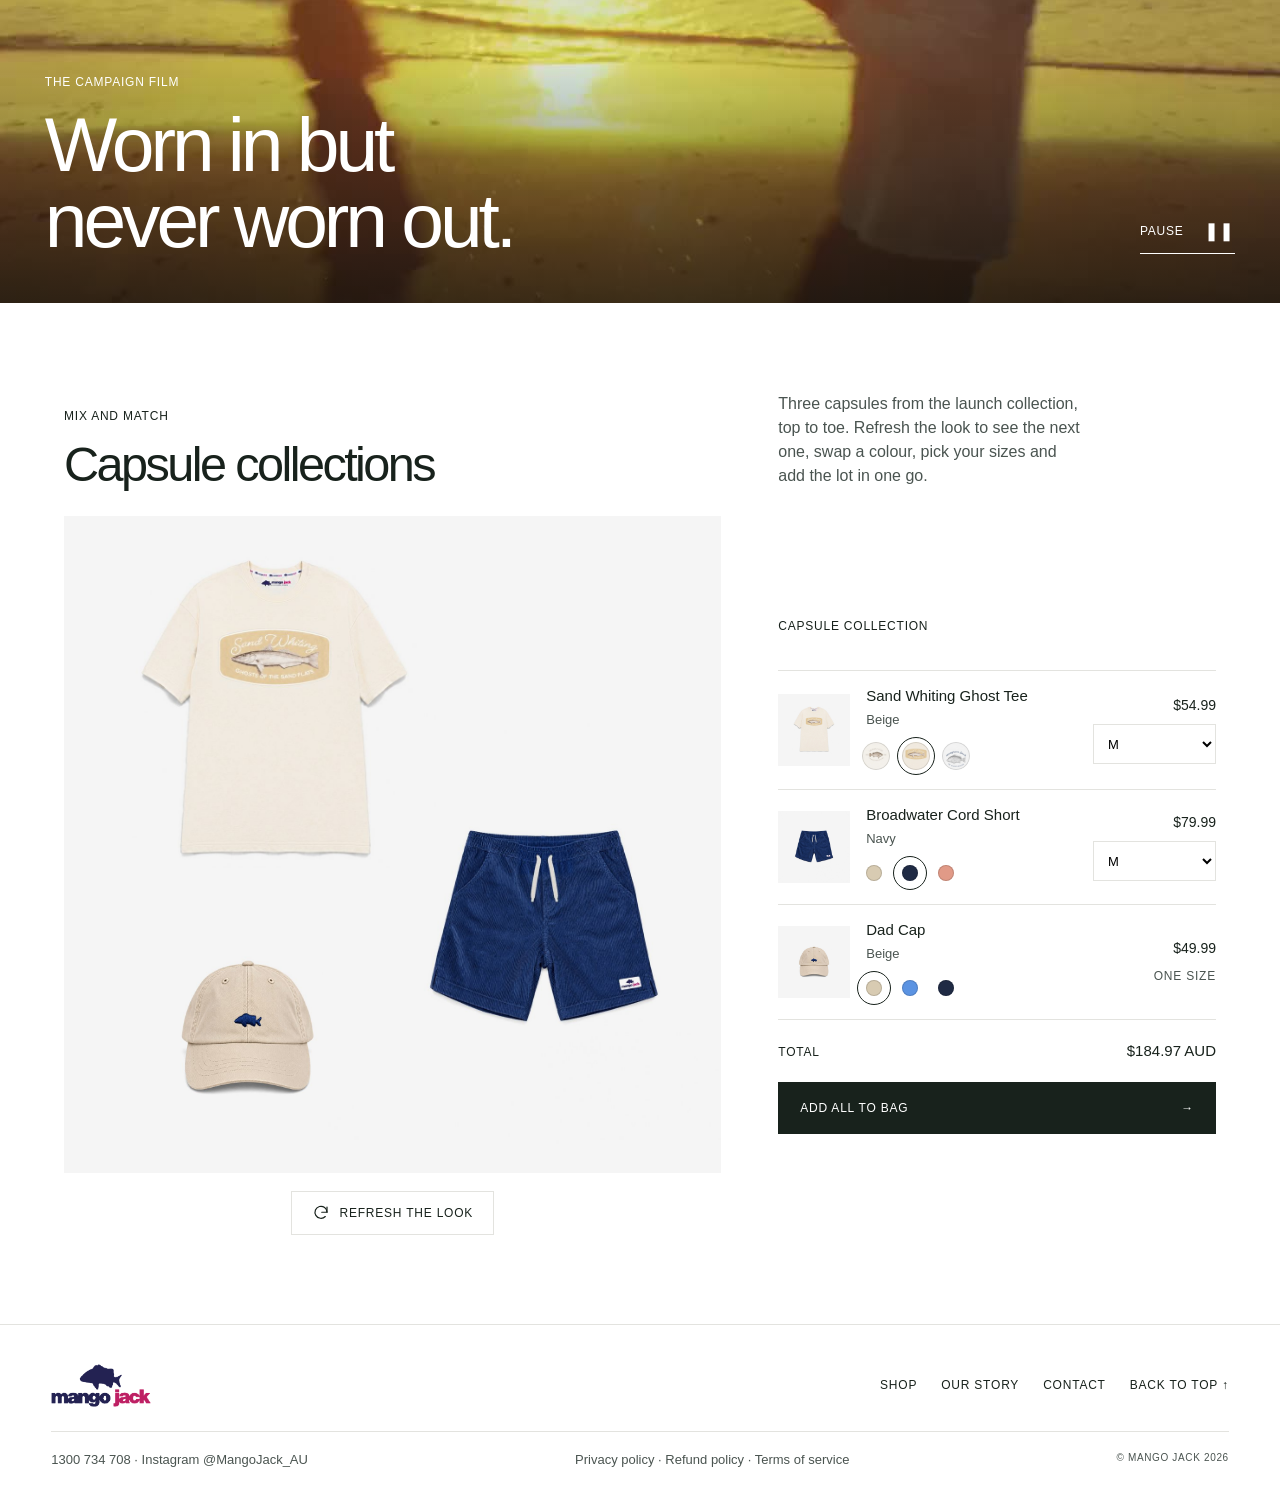
==== commit 86192942: "Capsule collections: tee picker circles showing each fish print Co-Authored-By: Claude Opus 5.5 <nor" ====
--- a/index.html
+++ b/index.html
@@ -122,14 +122,14 @@
     document.getElementById('outfitBoard').innerHTML =
       `<img class="b-tee" src="${tee.colours[0].front}" alt=""><img class="b-short" src="${short.colours[0].front}" alt=""><img class="b-cap" src="${cap.colours[0].front}" alt="">`;
     document.getElementById('outfitList').innerHTML = cur.map((id, i) => {
-      const p = byId(id); const c = p.colours[0].name; const sib = MJ.siblings(p);
+      const p = byId(id); const c = p.colours[0].name; const isTee = p.cat === 'tees'; const sib = isTee ? PRODUCTS.filter((x) => x.cat === 'tees') : MJ.siblings(p);
       const opts = sizeOpts(p); const allOut = opts.every((z) => z.oos);
       return `<li class="o-row">
         <a class="o-thumb pimg" href="product.html#${p.id}"><img src="${p.colours[0].front}" alt=""></a>
         <div class="o-info">
           <a class="o-name" href="product.html#${p.id}">${MJ.esc(p.name)}</a>
           <span class="o-col">${MJ.esc(c)}</span>
-          ${sib.length > 1 ? `<div class="o-sw" role="group" aria-label="Colour">${sib.map((s) => `<button type="button" class="swatch" data-row="${i}" data-to="${s.id}" aria-pressed="${s.id === p.id}" aria-label="${s.colours[0].name}" style="--sw:${MJ.SWATCH[s.colours[0].name] || '#ccc'}"></button>`).join('')}</div>` : ''}
+          ${sib.length > 1 ? `<div class="o-sw" role="group" aria-label="${isTee ? 'Tee' : 'Colour'}">${sib.map((s) => `<button type="button" class="swatch${isTee ? ' tee' : ''}" data-row="${i}" data-to="${s.id}" aria-pressed="${s.id === p.id}" aria-label="${MJ.esc(isTee ? s.name : s.colours[0].name)}" title="${MJ.esc(isTee ? s.name : s.colours[0].name)}" style="--sw:${isTee ? 'transparent' : (MJ.SWATCH[s.colours[0].name] || '#ccc')}">${isTee ? `<span style="background-image:url('${s.colours[0].front}')"></span>` : ''}</button>`).join('')}</div>` : ''}
         </div>
         <div class="o-side">
           <span class="o-price">${MJ.priceText(p)}</span>
--- a/assets/site.css
+++ b/assets/site.css
@@ -307,3 +307,7 @@
 .refresh.spin svg{animation:mjspin .6s ease}
 @keyframes mjspin{to{transform:rotate(360deg)}}
 @media (prefers-reduced-motion:reduce){.board{transition:none}.refresh.spin svg{animation:none}}
+
+.o-sw .swatch.tee::before{display:none}
+.o-sw .swatch.tee{width:38px;height:38px}
+.o-sw .swatch.tee span{width:28px;height:28px;border-radius:50%;background-color:#f5f5f5;background-size:330%;background-position:50% 36%;background-repeat:no-repeat;box-shadow:inset 0 0 0 1px rgba(0,0,0,.12)}
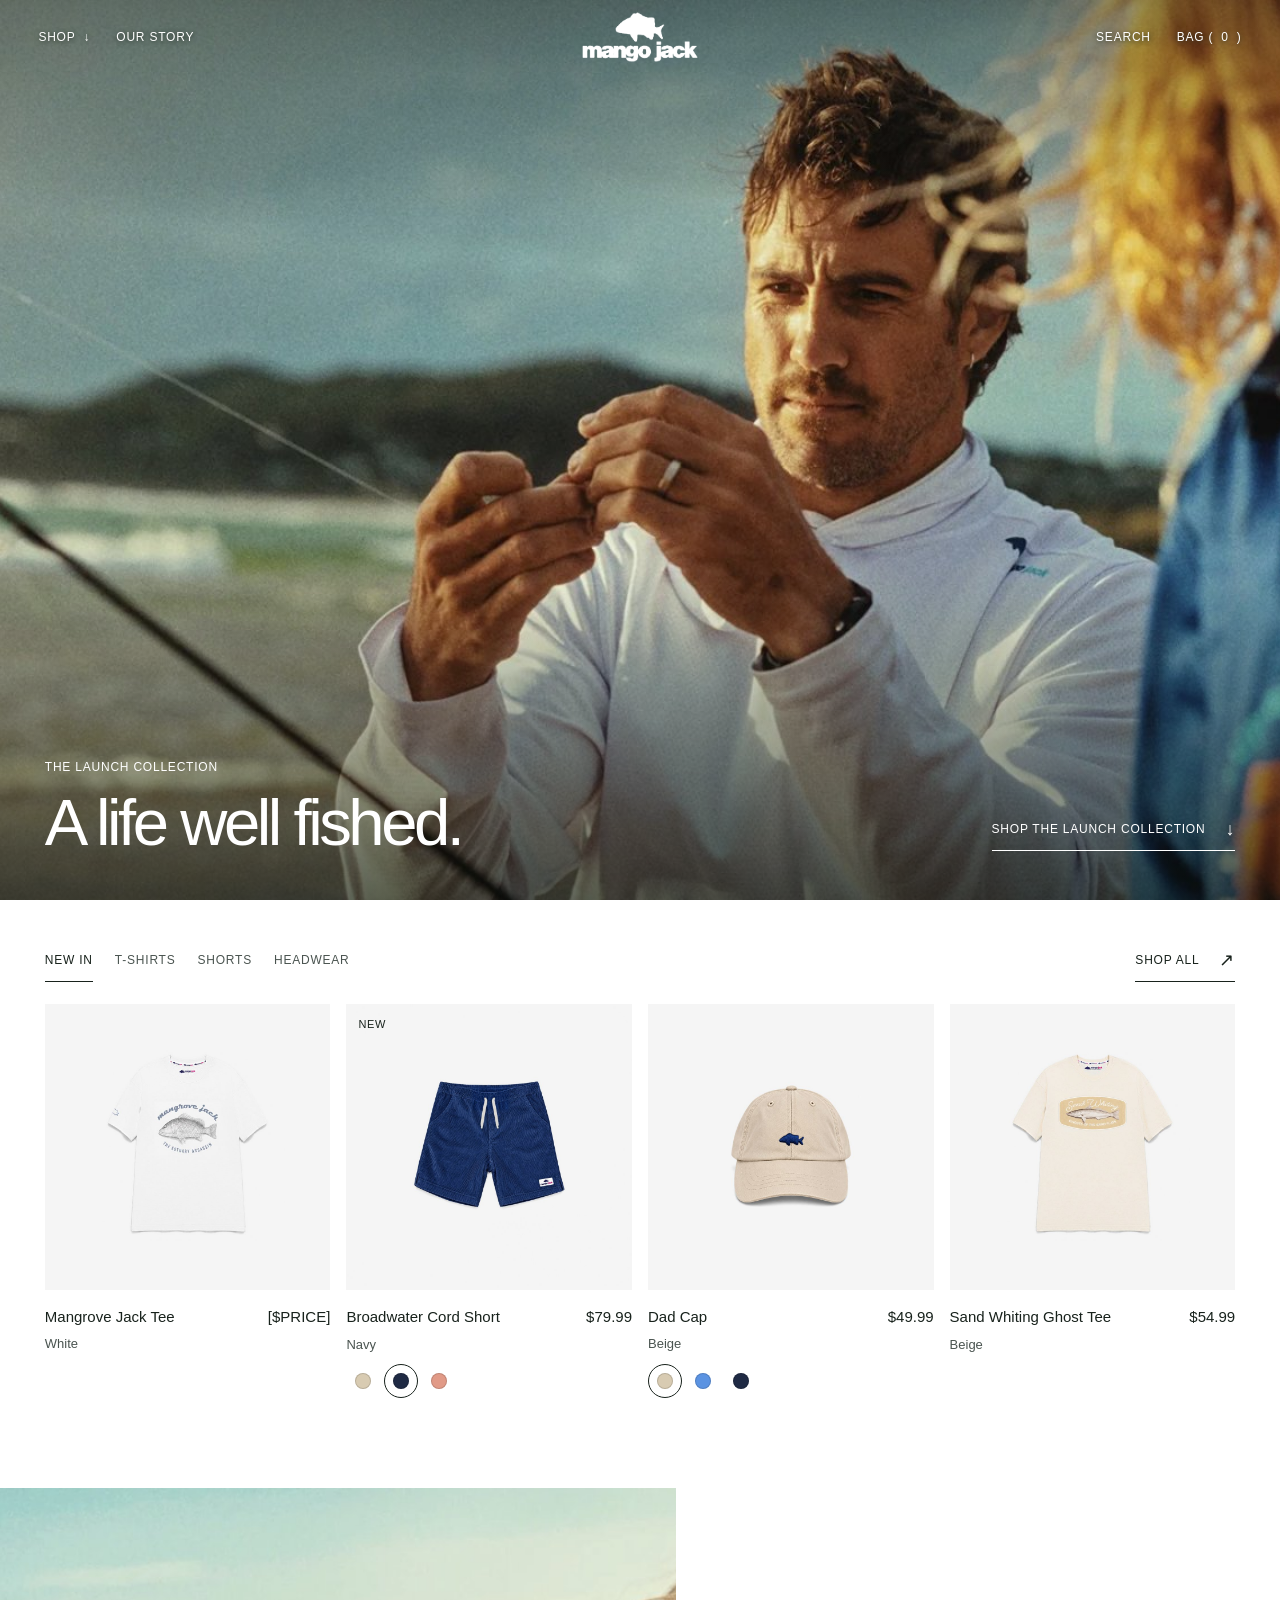
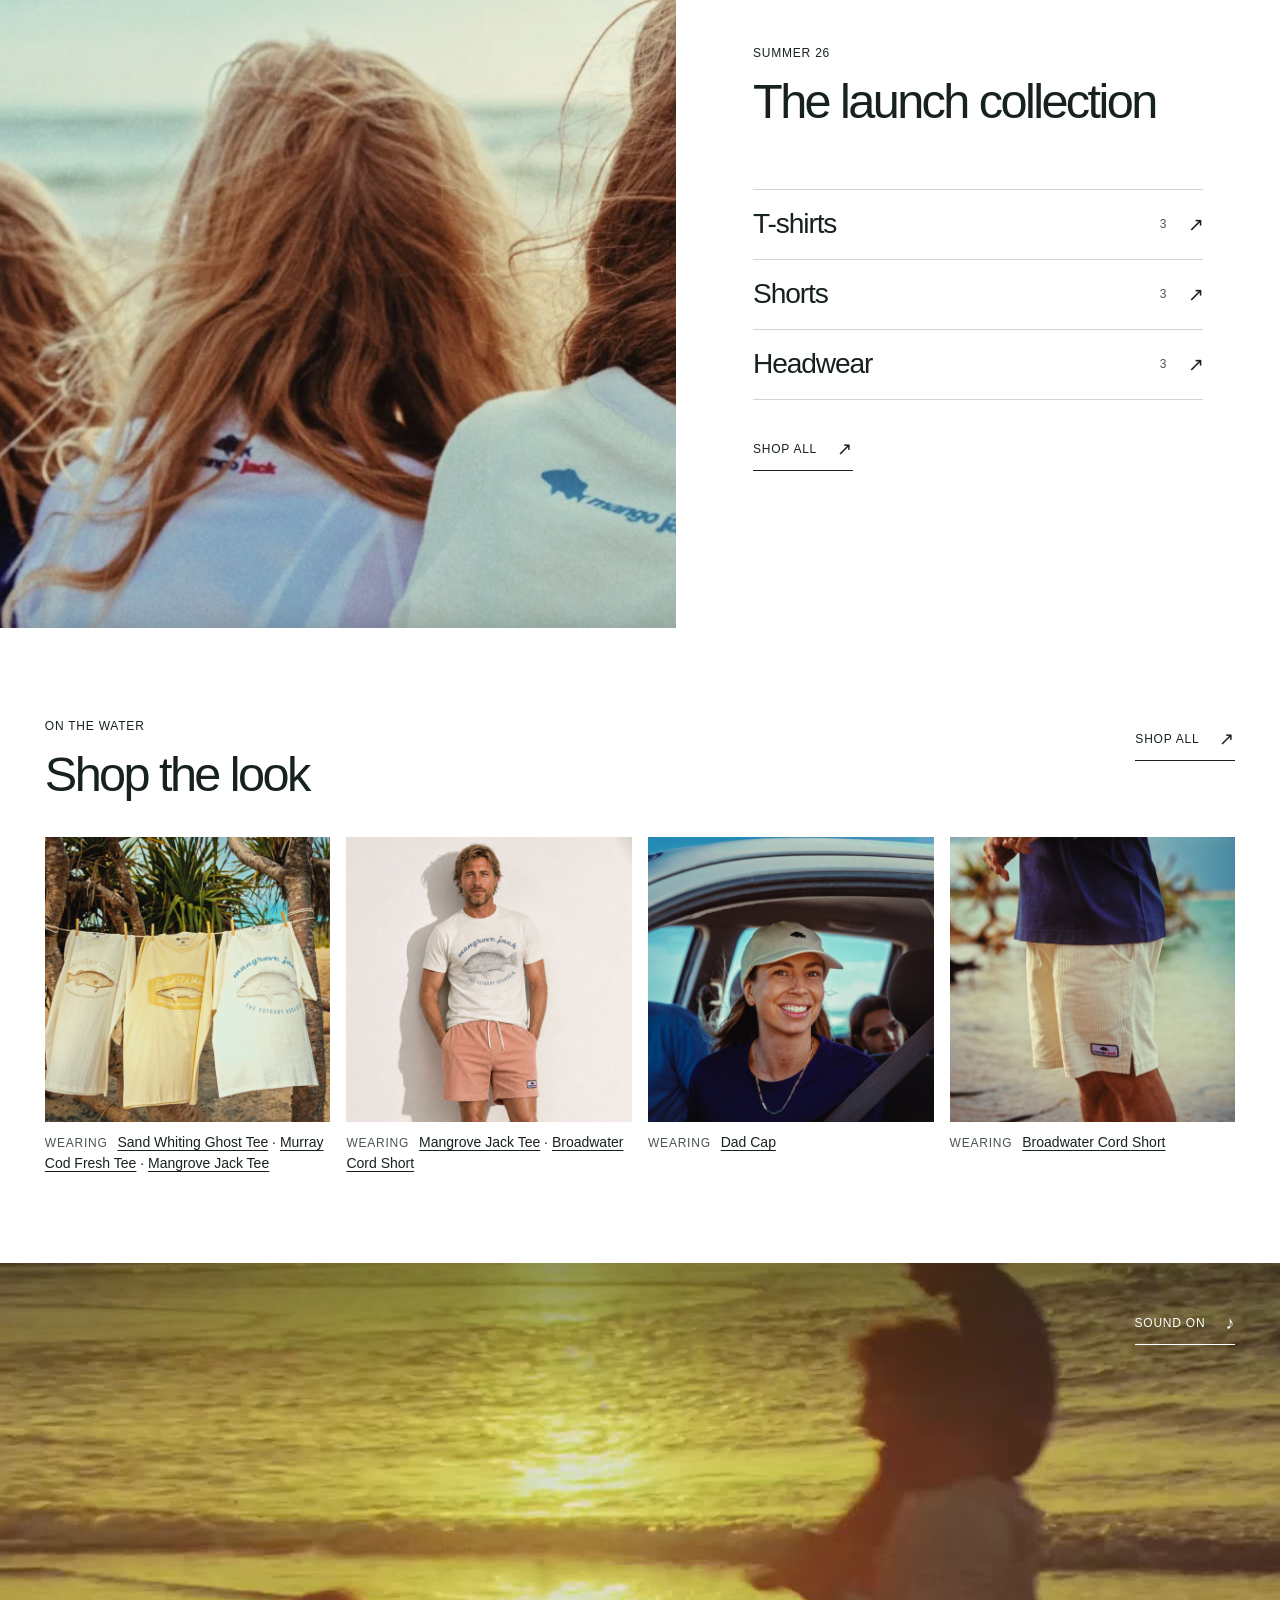
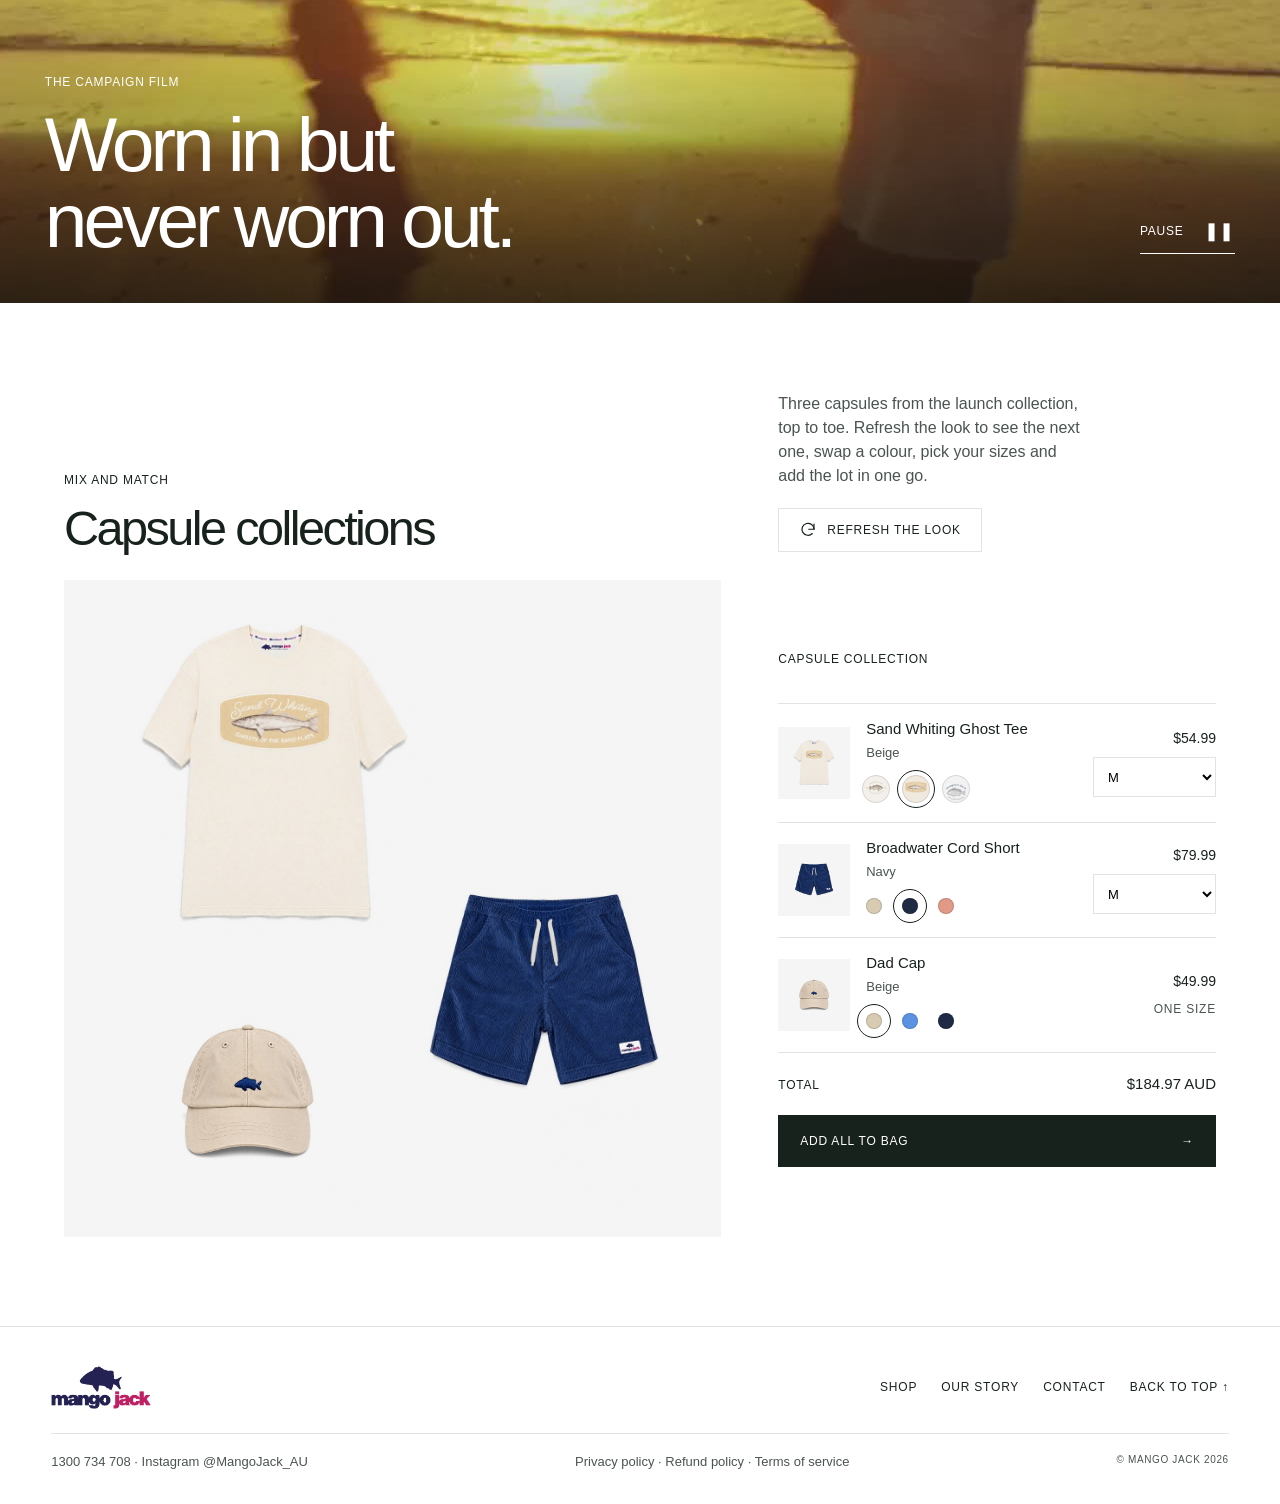
==== commit 53a75c29: "Capsule collections: move Refresh the look button under the intro copy Co-Authored-By: Claude Opus 5" ====
--- a/index.html
+++ b/index.html
@@ -68,12 +68,14 @@
         <span class="label">Mix and match</span>
         <h2 class="h2" id="outfit-title">Capsule collections</h2>
       </div>
-      <p class="copy">Three capsules from the launch collection, top to toe. Refresh the look to see the next one, swap a colour, pick your sizes and add the lot in one go.</p>
+      <div class="outfit-intro">
+        <p class="copy">Three capsules from the launch collection, top to toe. Refresh the look to see the next one, swap a colour, pick your sizes and add the lot in one go.</p>
+        <button class="refresh" type="button" id="outfitRefresh"><svg viewBox="0 0 24 24" fill="none" stroke="currentColor" stroke-width="1.6" stroke-linecap="round" stroke-linejoin="round" aria-hidden="true"><path d="M20 11a8 8 0 1 0-2.3 5.7"/><path d="M20 4v7h-7"/></svg>Refresh the look</button>
+      </div>
     </div>
     <div class="outfit">
       <div class="board-wrap">
         <div class="board" id="outfitBoard" aria-hidden="true"></div>
-        <button class="refresh" type="button" id="outfitRefresh"><svg viewBox="0 0 24 24" fill="none" stroke="currentColor" stroke-width="1.6" stroke-linecap="round" stroke-linejoin="round" aria-hidden="true"><path d="M20 11a8 8 0 1 0-2.3 5.7"/><path d="M20 4v7h-7"/></svg>Refresh the look</button>
       </div>
       <div class="buy" id="outfitBuy">
         <div><span class="label">Capsule collection</span></div>
--- a/assets/site.css
+++ b/assets/site.css
@@ -268,6 +268,7 @@
 .outfits{max-width:1320px;margin:auto;padding:clamp(50px,7vw,105px) 5%}
 .outfit-head{display:grid;grid-template-columns:1.5fr 1fr;gap:5%;align-items:end;margin-bottom:28px}
 .outfit-head .copy{margin:0}
+.outfit-intro{display:flex;flex-direction:column;align-items:flex-start;gap:20px}
 .outfit-tabs{display:flex;gap:0;border-bottom:1px solid var(--line);margin-bottom:28px;overflow-x:auto}
 .outfit-tabs button{flex:none;padding:14px 18px 14px 0;margin-right:22px;font-size:12px;font-weight:500;letter-spacing:.065em;text-transform:uppercase;color:var(--ink-2);border-bottom:1px solid transparent;margin-bottom:-1px;white-space:nowrap;background:none}
 .outfit-tabs button[aria-pressed="true"]{color:var(--ink);border-bottom-color:var(--ink)}
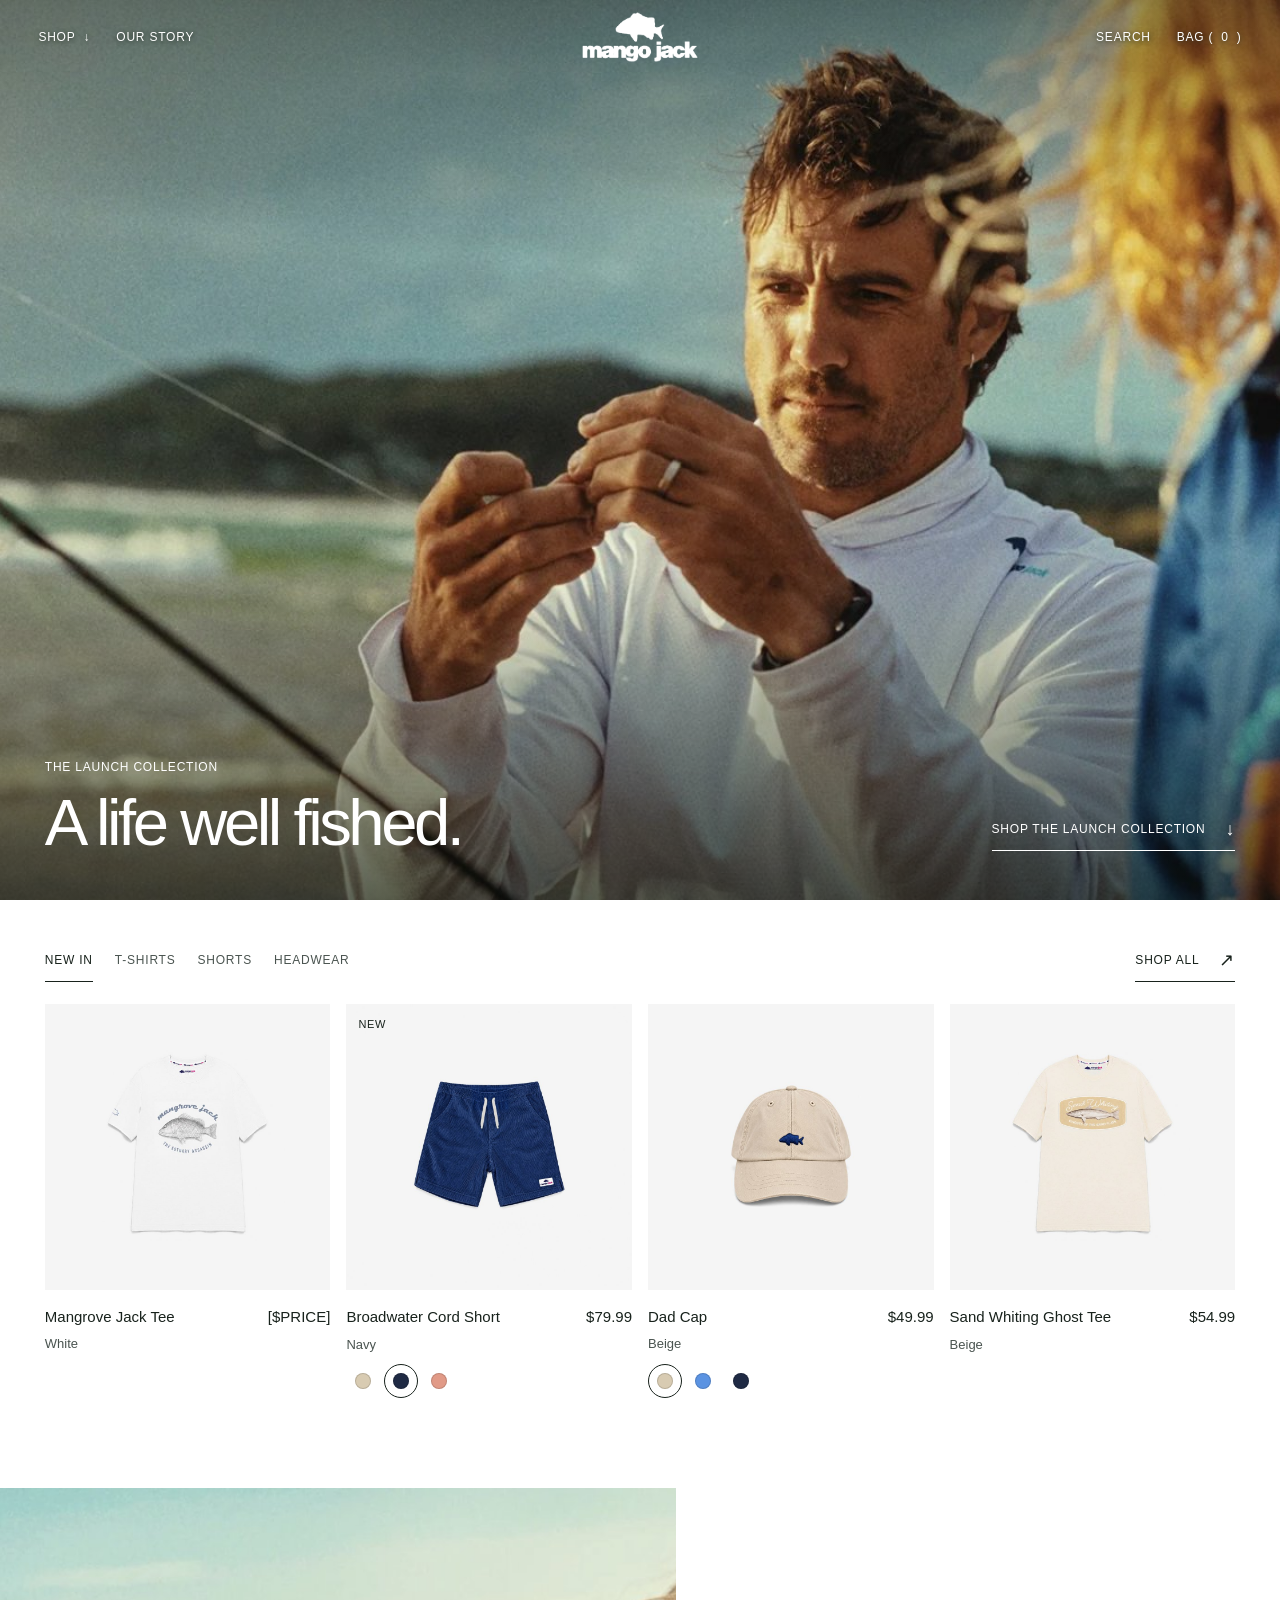
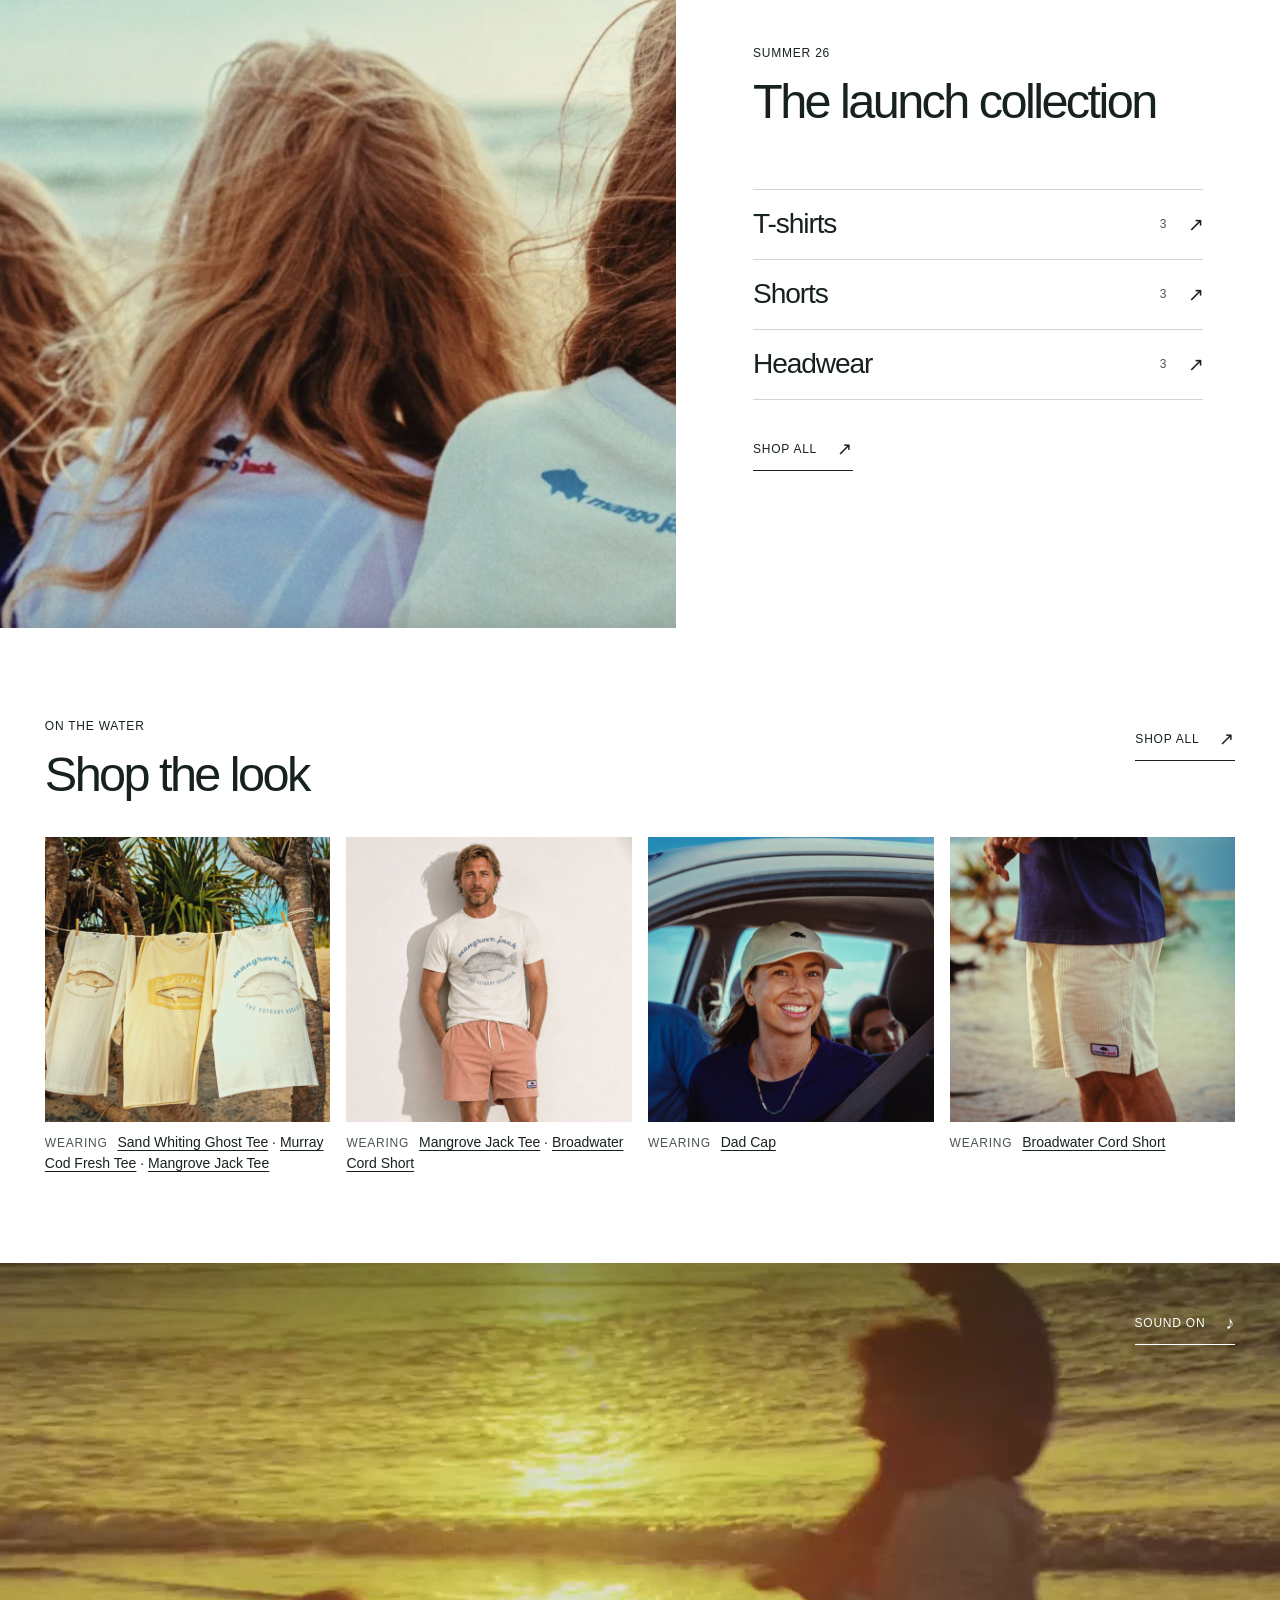
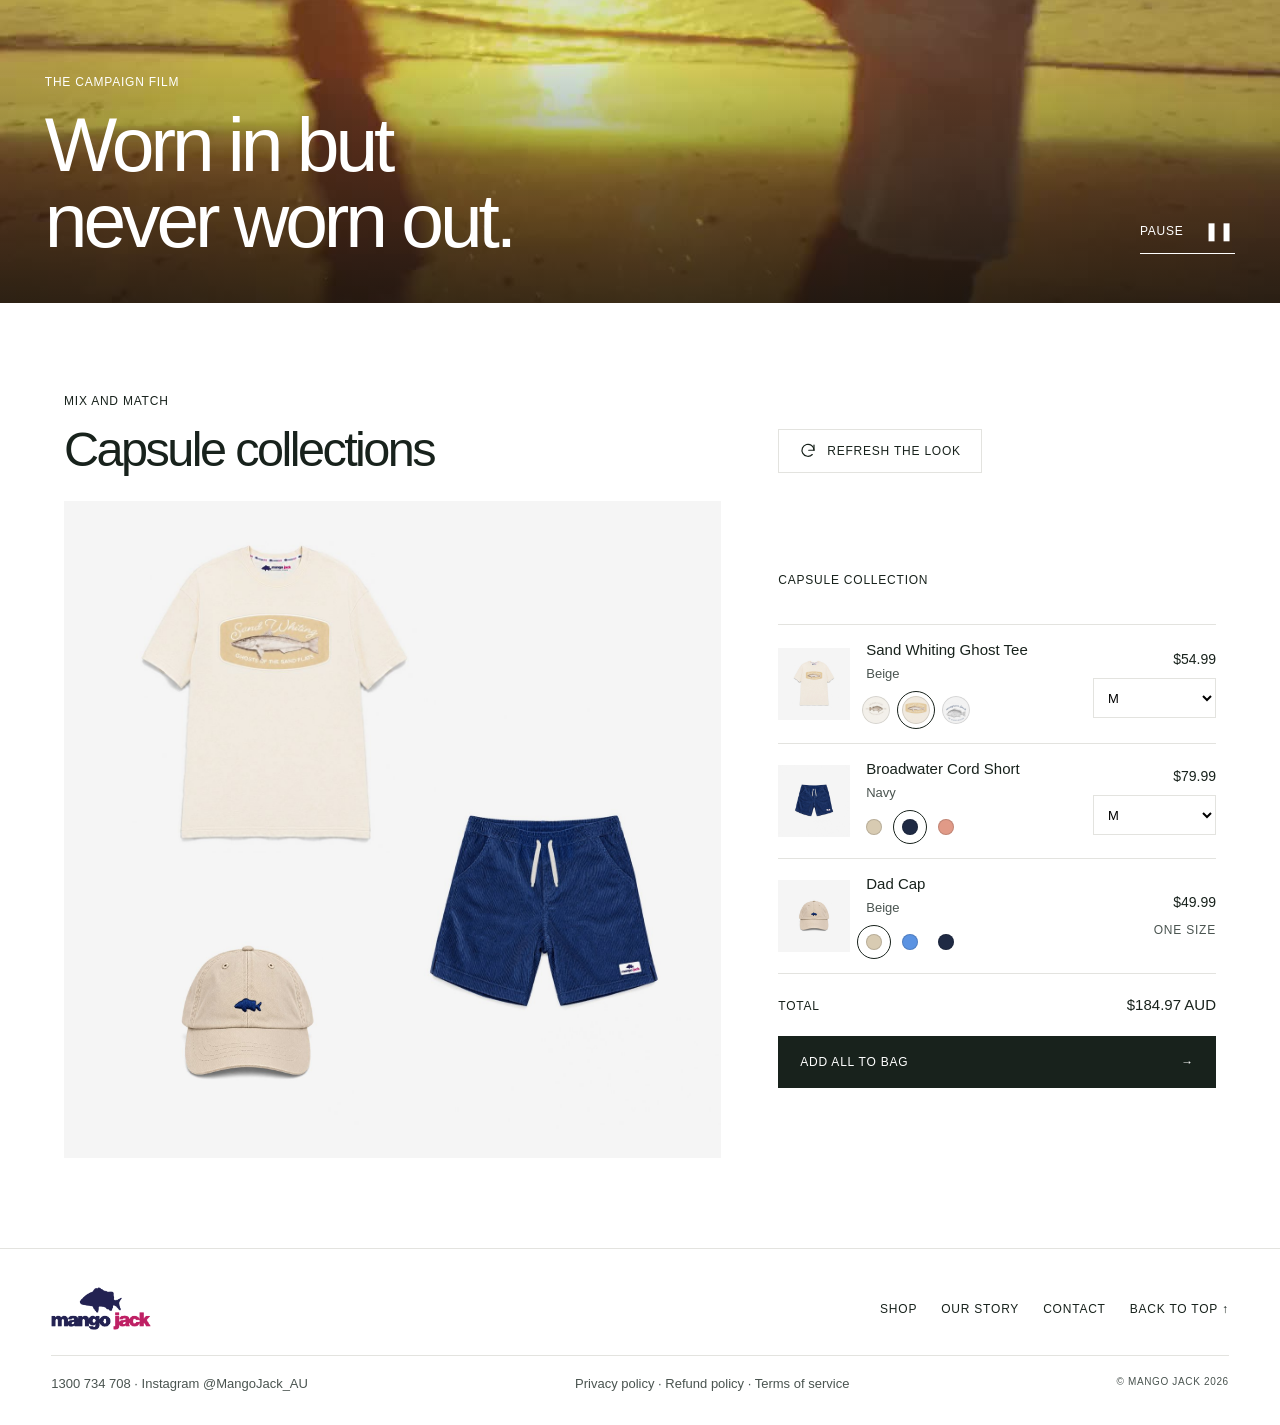
==== commit 489691e0: "Capsule collections: remove intro copy Co-Authored-By: Claude Opus 5.5 <noreply@anthropic.com> Claud" ====
--- a/index.html
+++ b/index.html
@@ -69,7 +69,6 @@
         <h2 class="h2" id="outfit-title">Capsule collections</h2>
       </div>
       <div class="outfit-intro">
-        <p class="copy">Three capsules from the launch collection, top to toe. Refresh the look to see the next one, swap a colour, pick your sizes and add the lot in one go.</p>
         <button class="refresh" type="button" id="outfitRefresh"><svg viewBox="0 0 24 24" fill="none" stroke="currentColor" stroke-width="1.6" stroke-linecap="round" stroke-linejoin="round" aria-hidden="true"><path d="M20 11a8 8 0 1 0-2.3 5.7"/><path d="M20 4v7h-7"/></svg>Refresh the look</button>
       </div>
     </div>
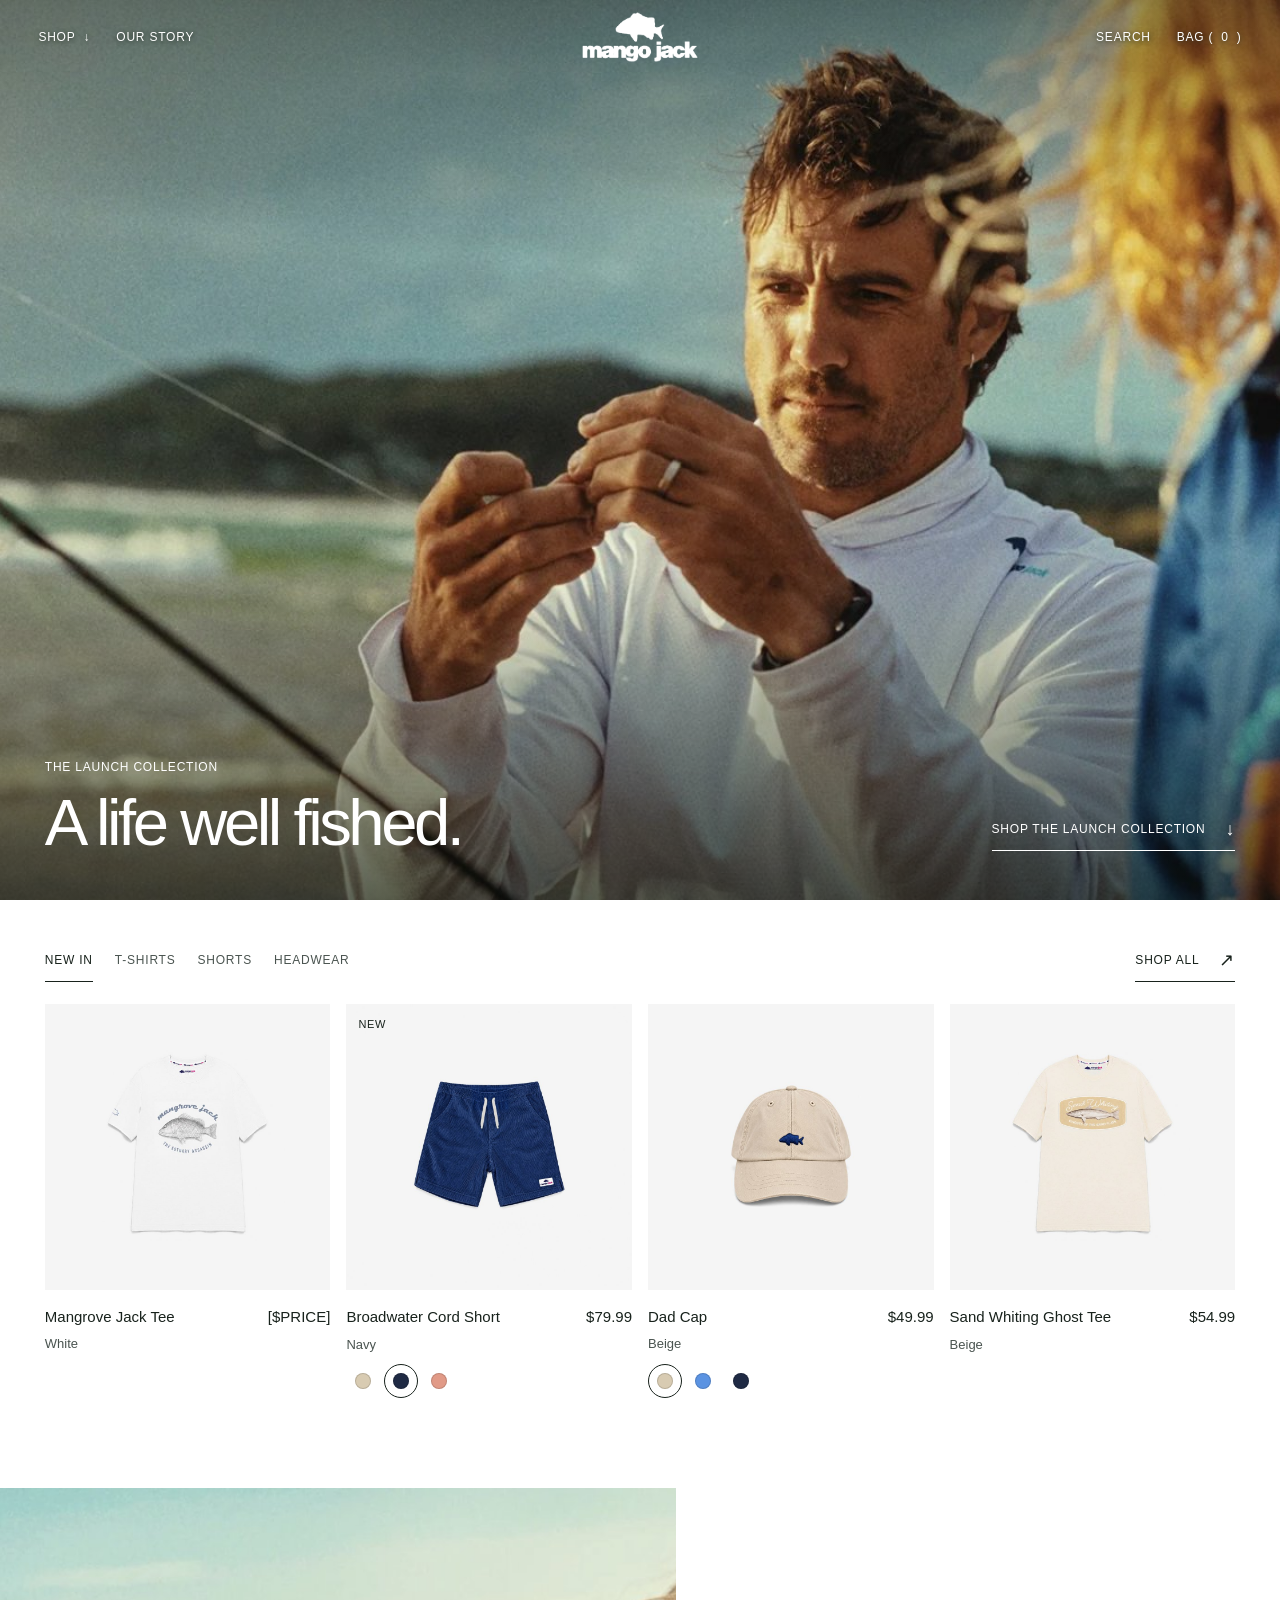
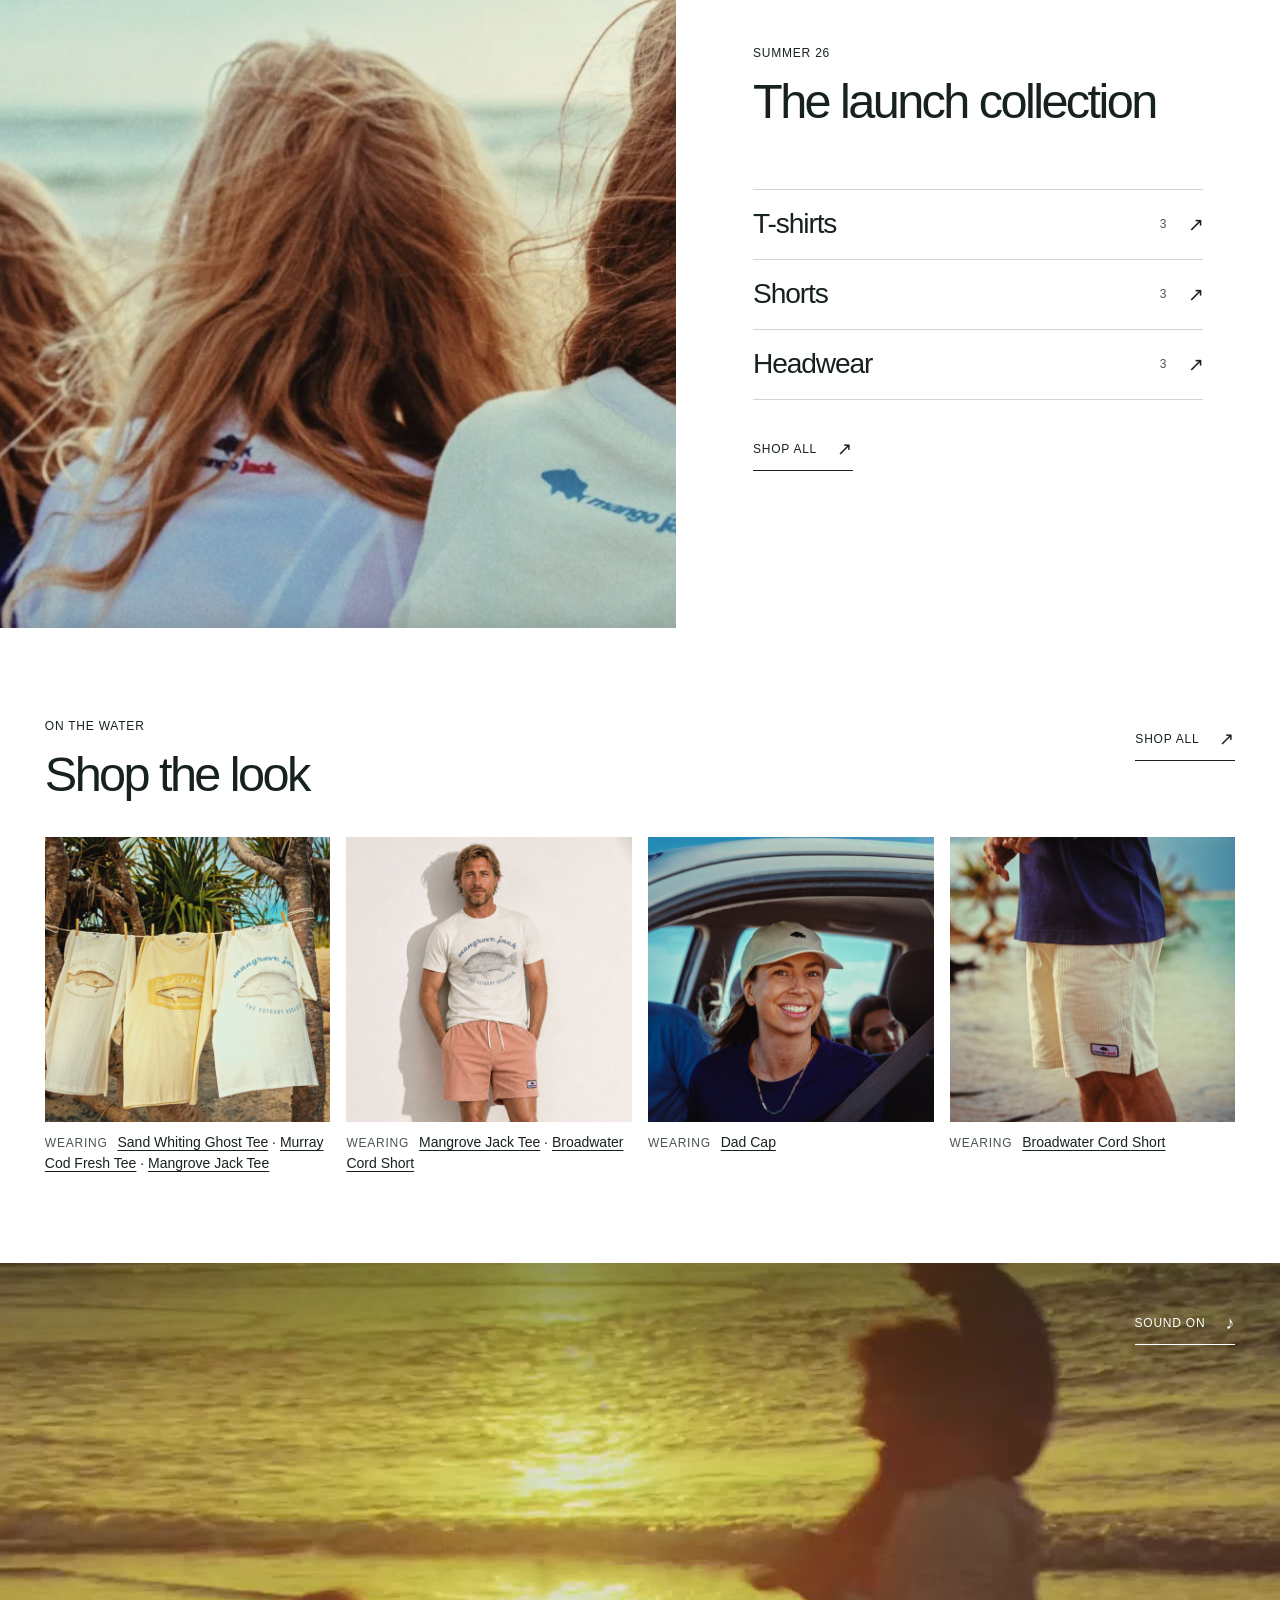
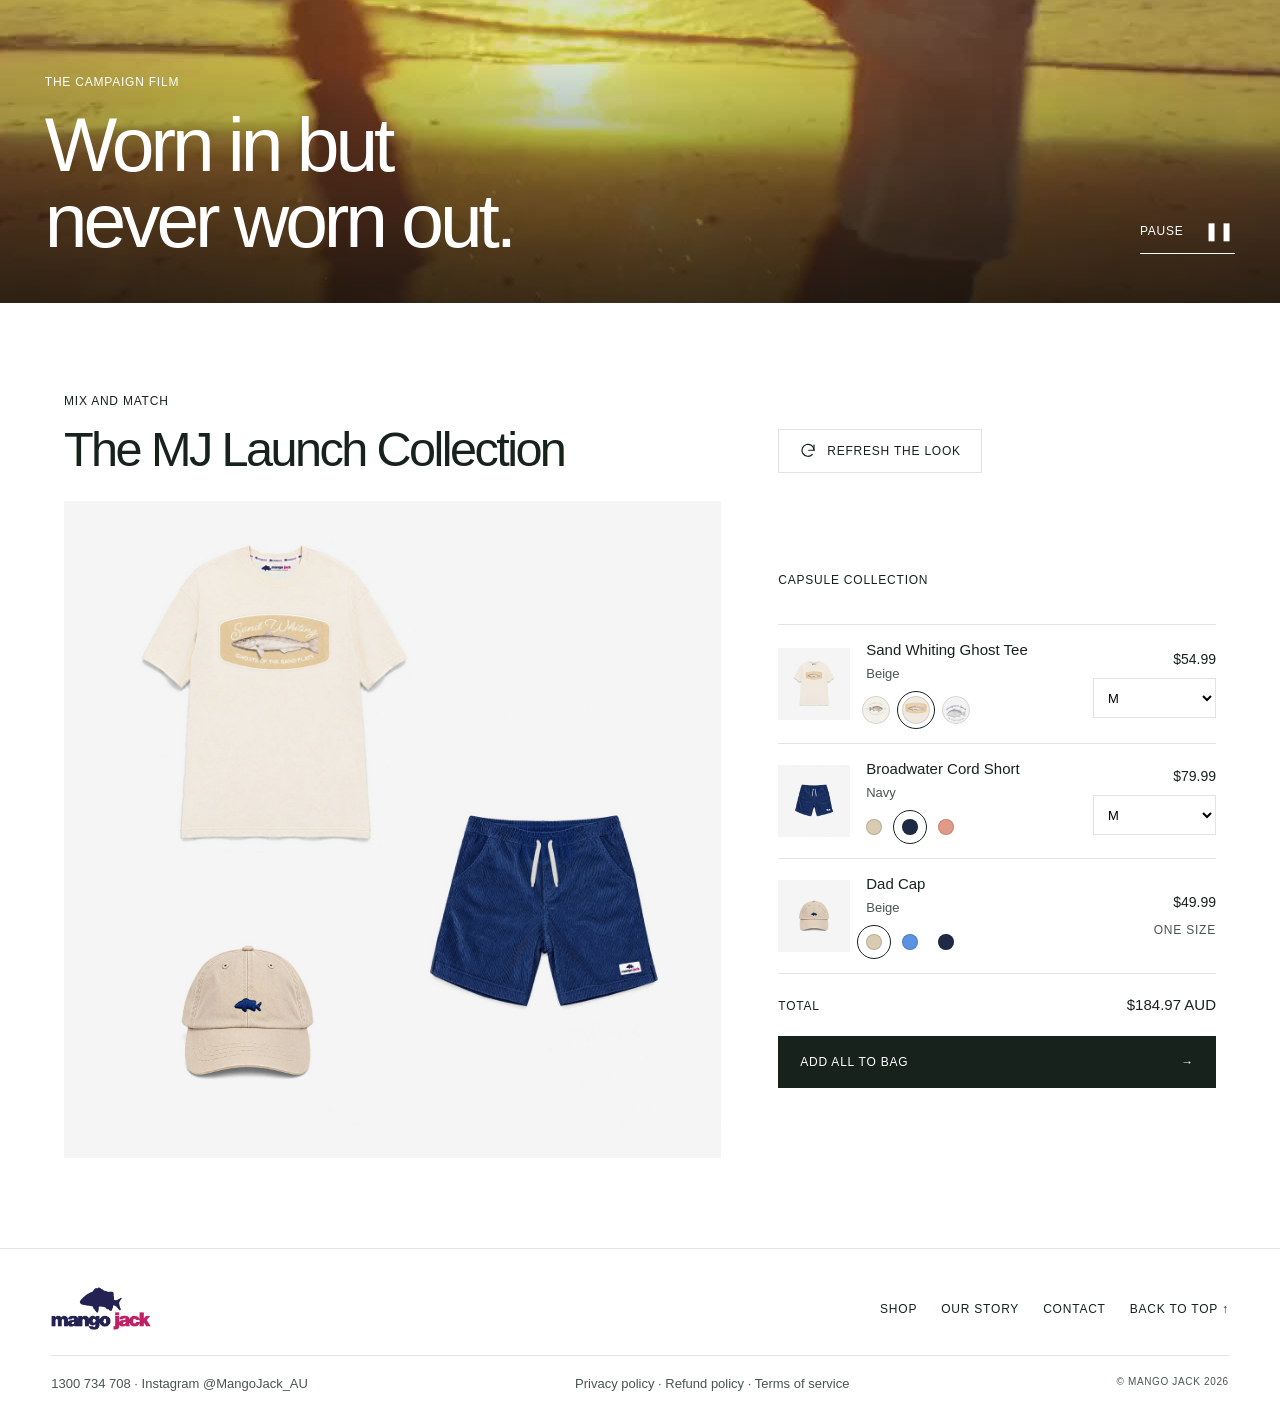
==== commit aaa9ba15: "Homepage: rename Capsule collections heading to The MJ Launch Collection Co-Authored-By: Claude Opus" ====
--- a/index.html
+++ b/index.html
@@ -66,7 +66,7 @@
     <div class="outfit-head">
       <div>
         <span class="label">Mix and match</span>
-        <h2 class="h2" id="outfit-title">Capsule collections</h2>
+        <h2 class="h2" id="outfit-title">The MJ Launch Collection</h2>
       </div>
       <div class="outfit-intro">
         <button class="refresh" type="button" id="outfitRefresh"><svg viewBox="0 0 24 24" fill="none" stroke="currentColor" stroke-width="1.6" stroke-linecap="round" stroke-linejoin="round" aria-hidden="true"><path d="M20 11a8 8 0 1 0-2.3 5.7"/><path d="M20 4v7h-7"/></svg>Refresh the look</button>
--- a/assets/site.css
+++ b/assets/site.css
@@ -295,6 +295,7 @@
 .outfit-total .opt-label{margin:0}
 @media (max-width:860px){
   .outfit-head,.outfit{grid-template-columns:1fr}
+  .outfit-head{row-gap:18px}
   .outfits{padding:40px 22px}
 }
 
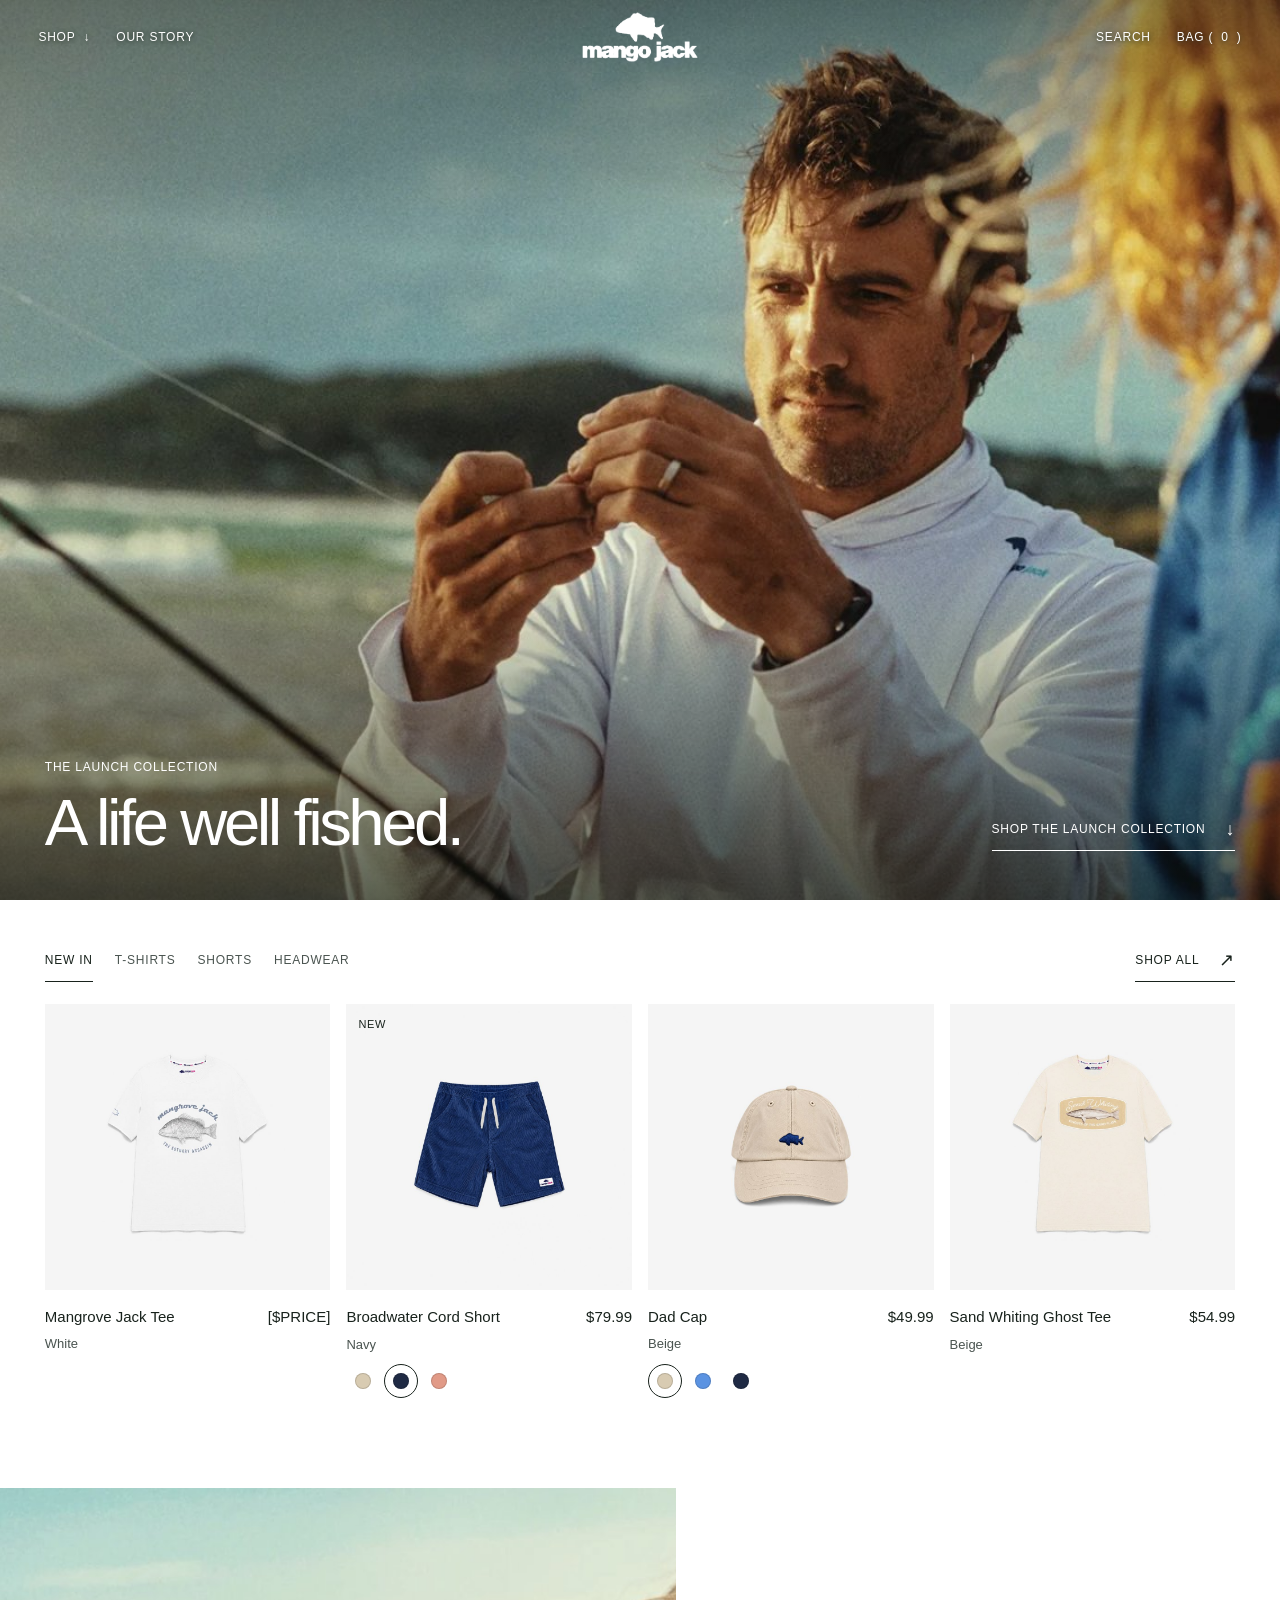
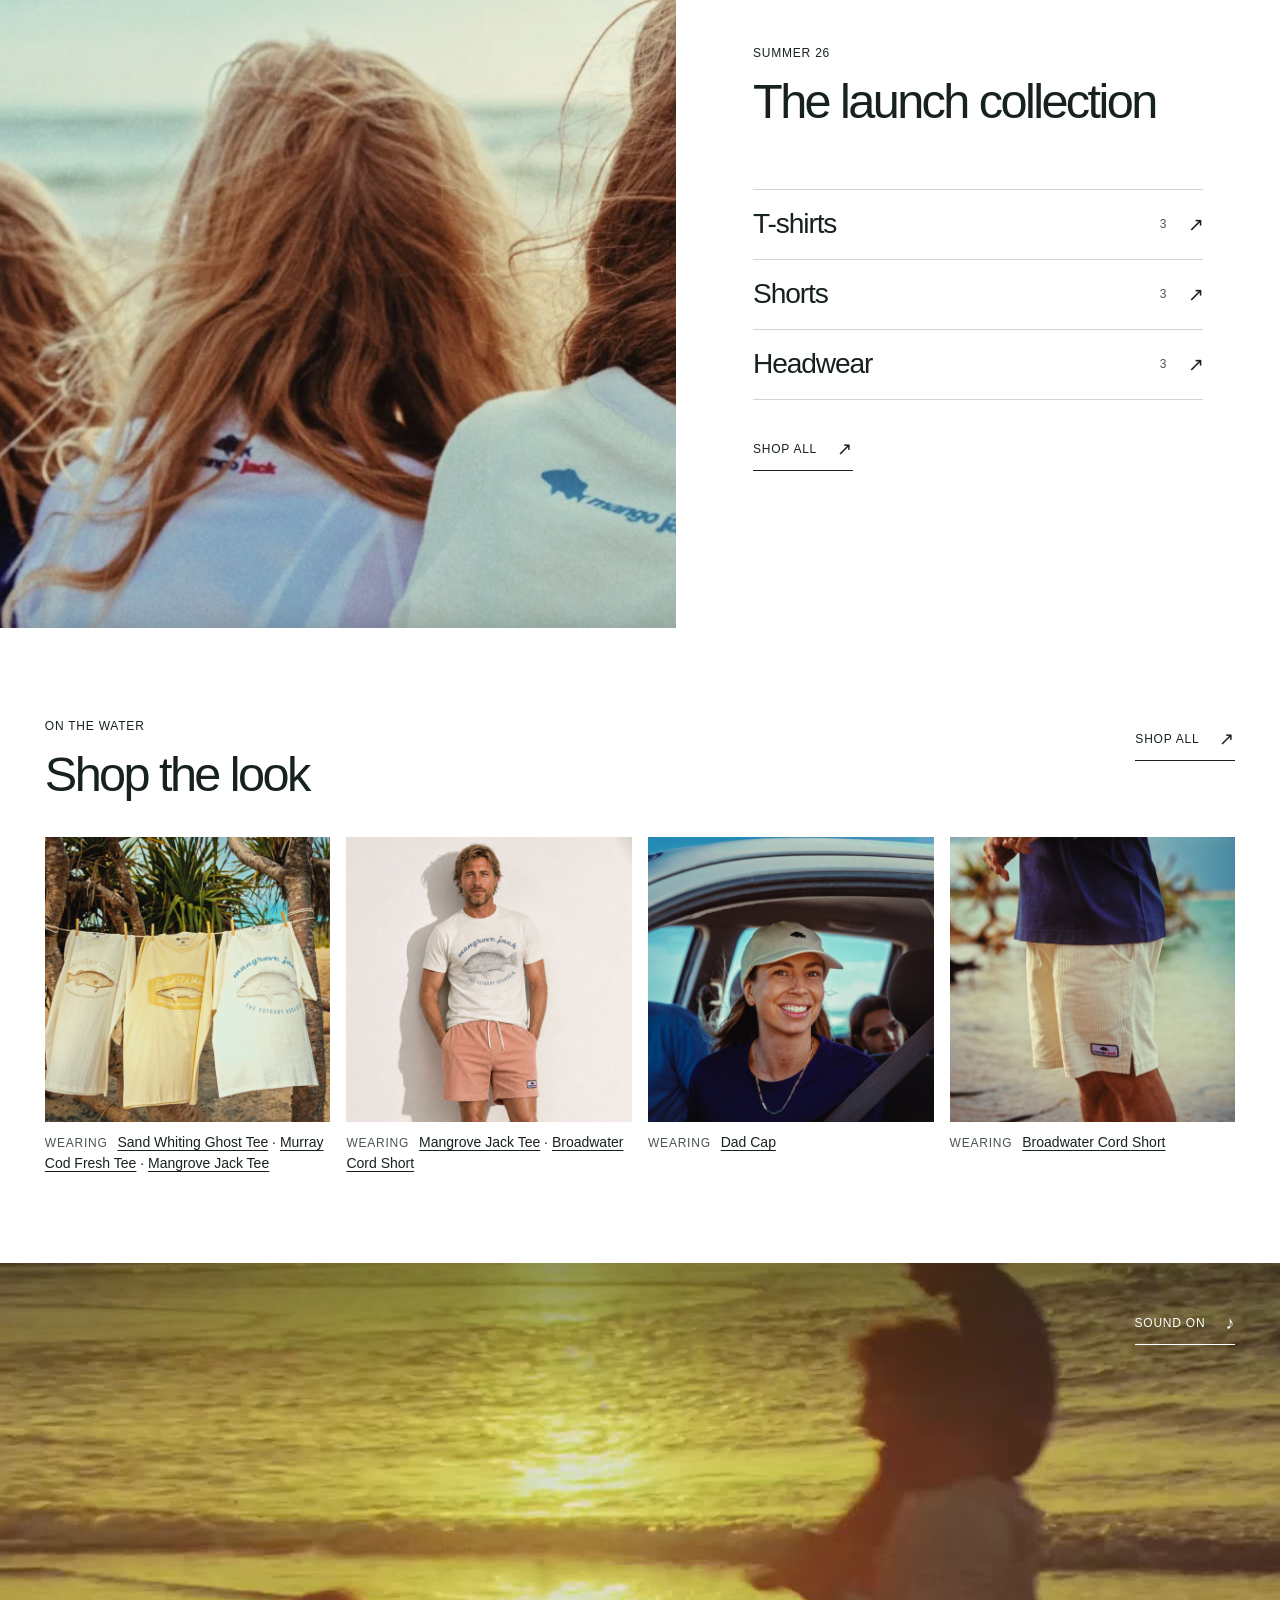
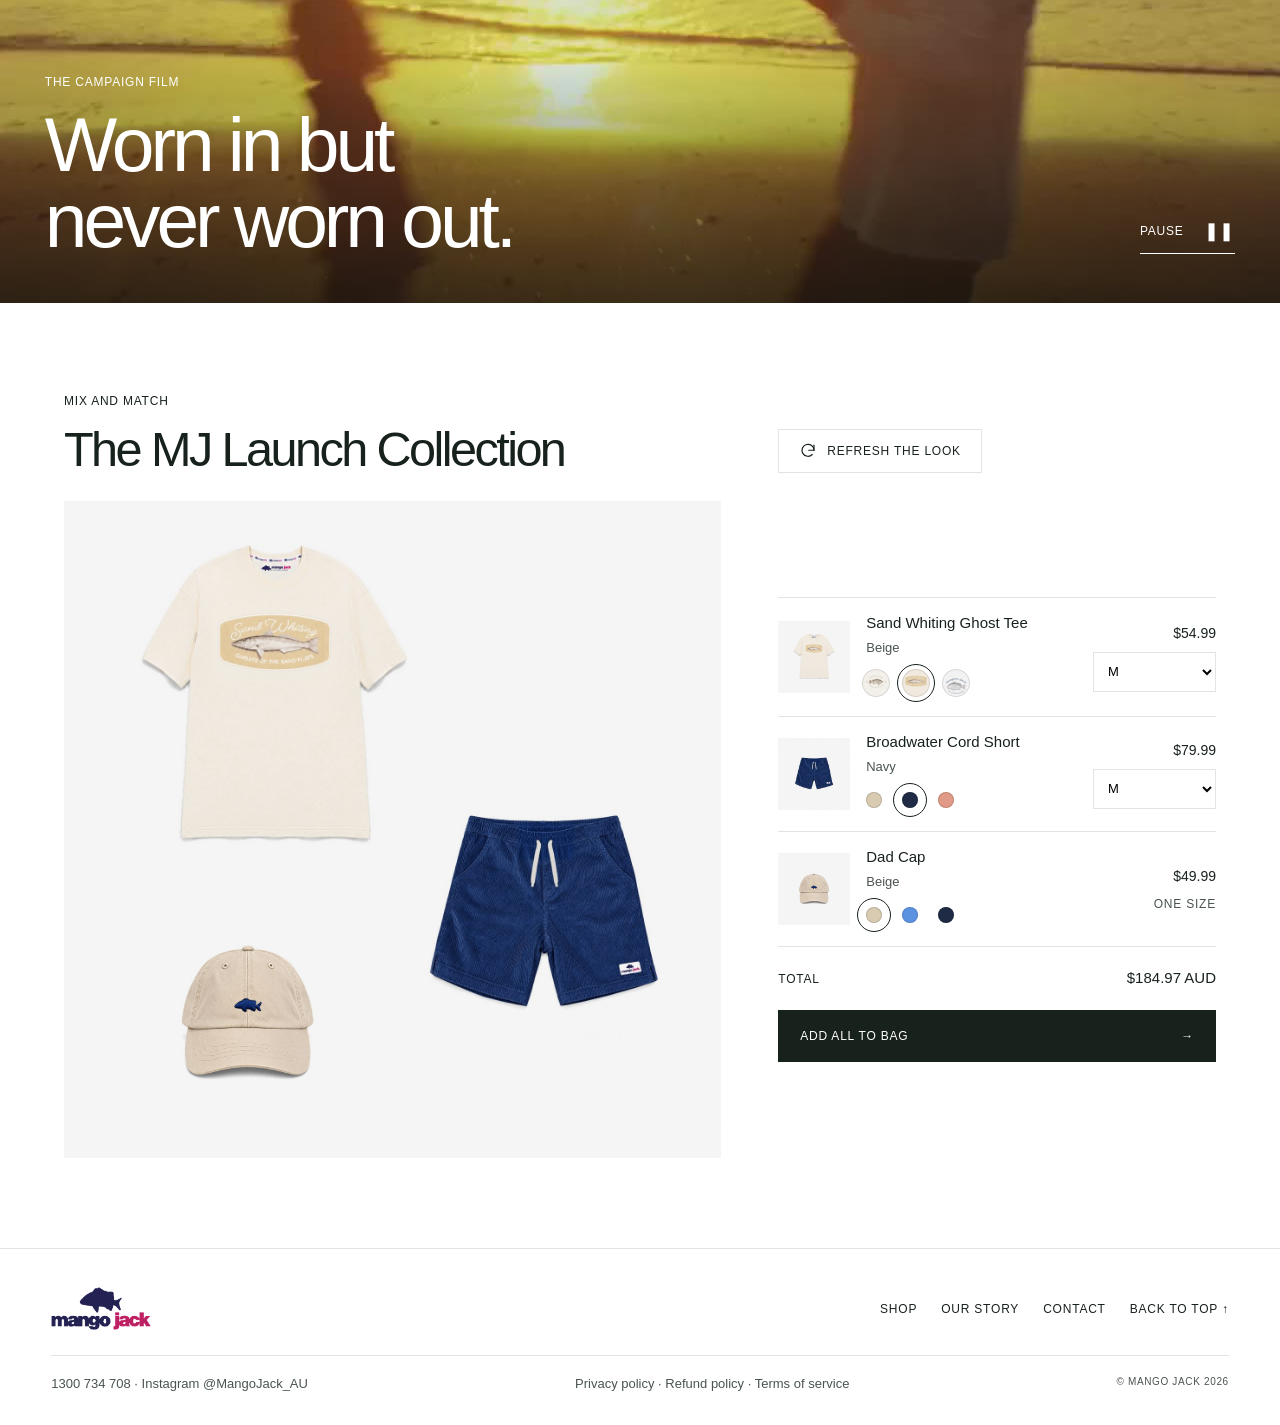
==== commit b4d065d6: "Homepage: remove remaining Capsule collection label Co-Authored-By: Claude Opus 5.5 <noreply@anthrop" ====
--- a/index.html
+++ b/index.html
@@ -77,7 +77,6 @@
         <div class="board" id="outfitBoard" aria-hidden="true"></div>
       </div>
       <div class="buy" id="outfitBuy">
-        <div><span class="label">Capsule collection</span></div>
         <ul class="outfit-list" id="outfitList"></ul>
         <div class="outfit-total"><span class="opt-label">Total</span><span id="outfitTotal"></span></div>
         <button class="btn" type="button" id="outfitAdd">Add all to bag <span aria-hidden="true">→</span></button>
@@ -101,7 +100,7 @@
   };
   document.getElementById('qtabs').addEventListener('click', (e) => { const b = e.target.closest('[data-c]'); if (b) showNew(b.dataset.c); });
   showNew('all');
-  // Capsule collections: six flatlay looks, each piece swappable by colour and size
+  // Launch collection looks: flatlay outfits, each piece swappable by colour and size
   const OUTFITS = [
     { name: 'Look one', items: ['sand-whiting-tee', 'broadwater-cord-short-navy', 'dad-cap-beige'] },
     { name: 'Look two', items: ['mangrove-jack-tee', 'broadwater-cord-short-salmon', 'dad-cap-navy'] },
